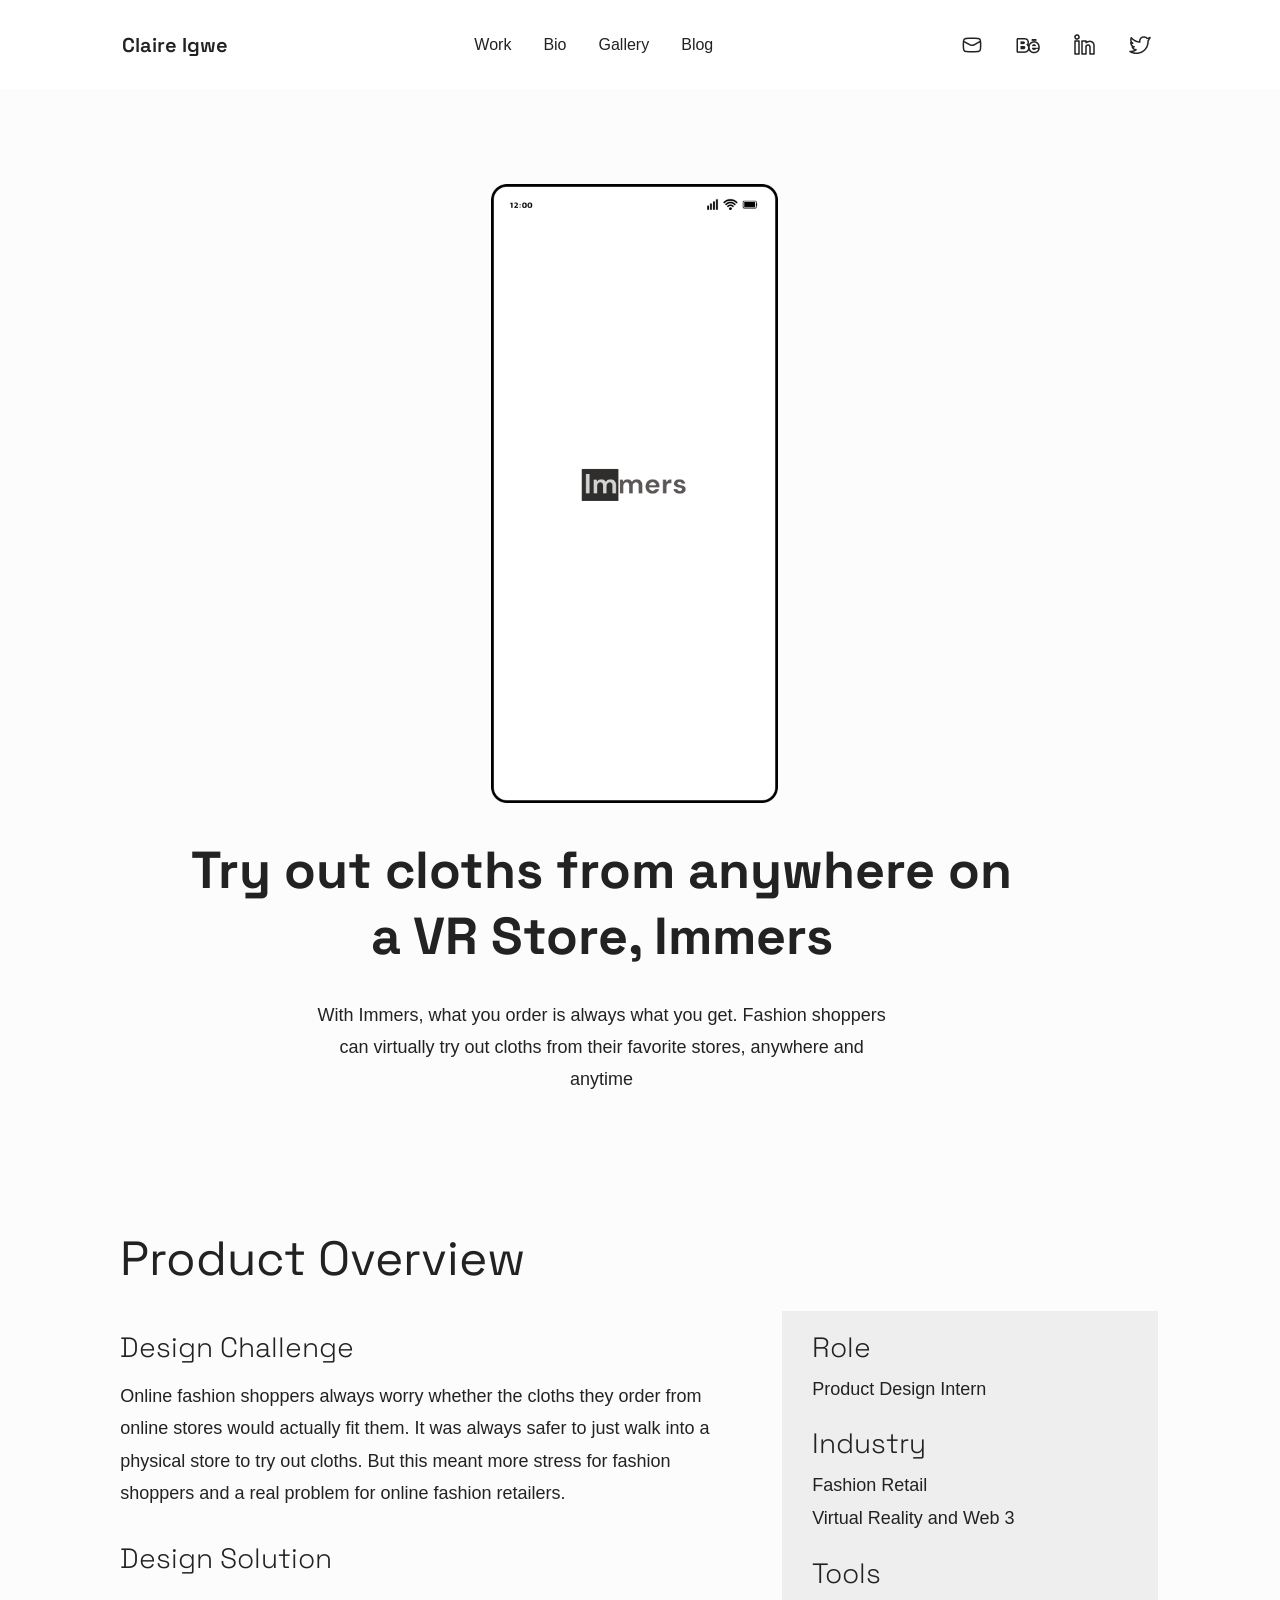
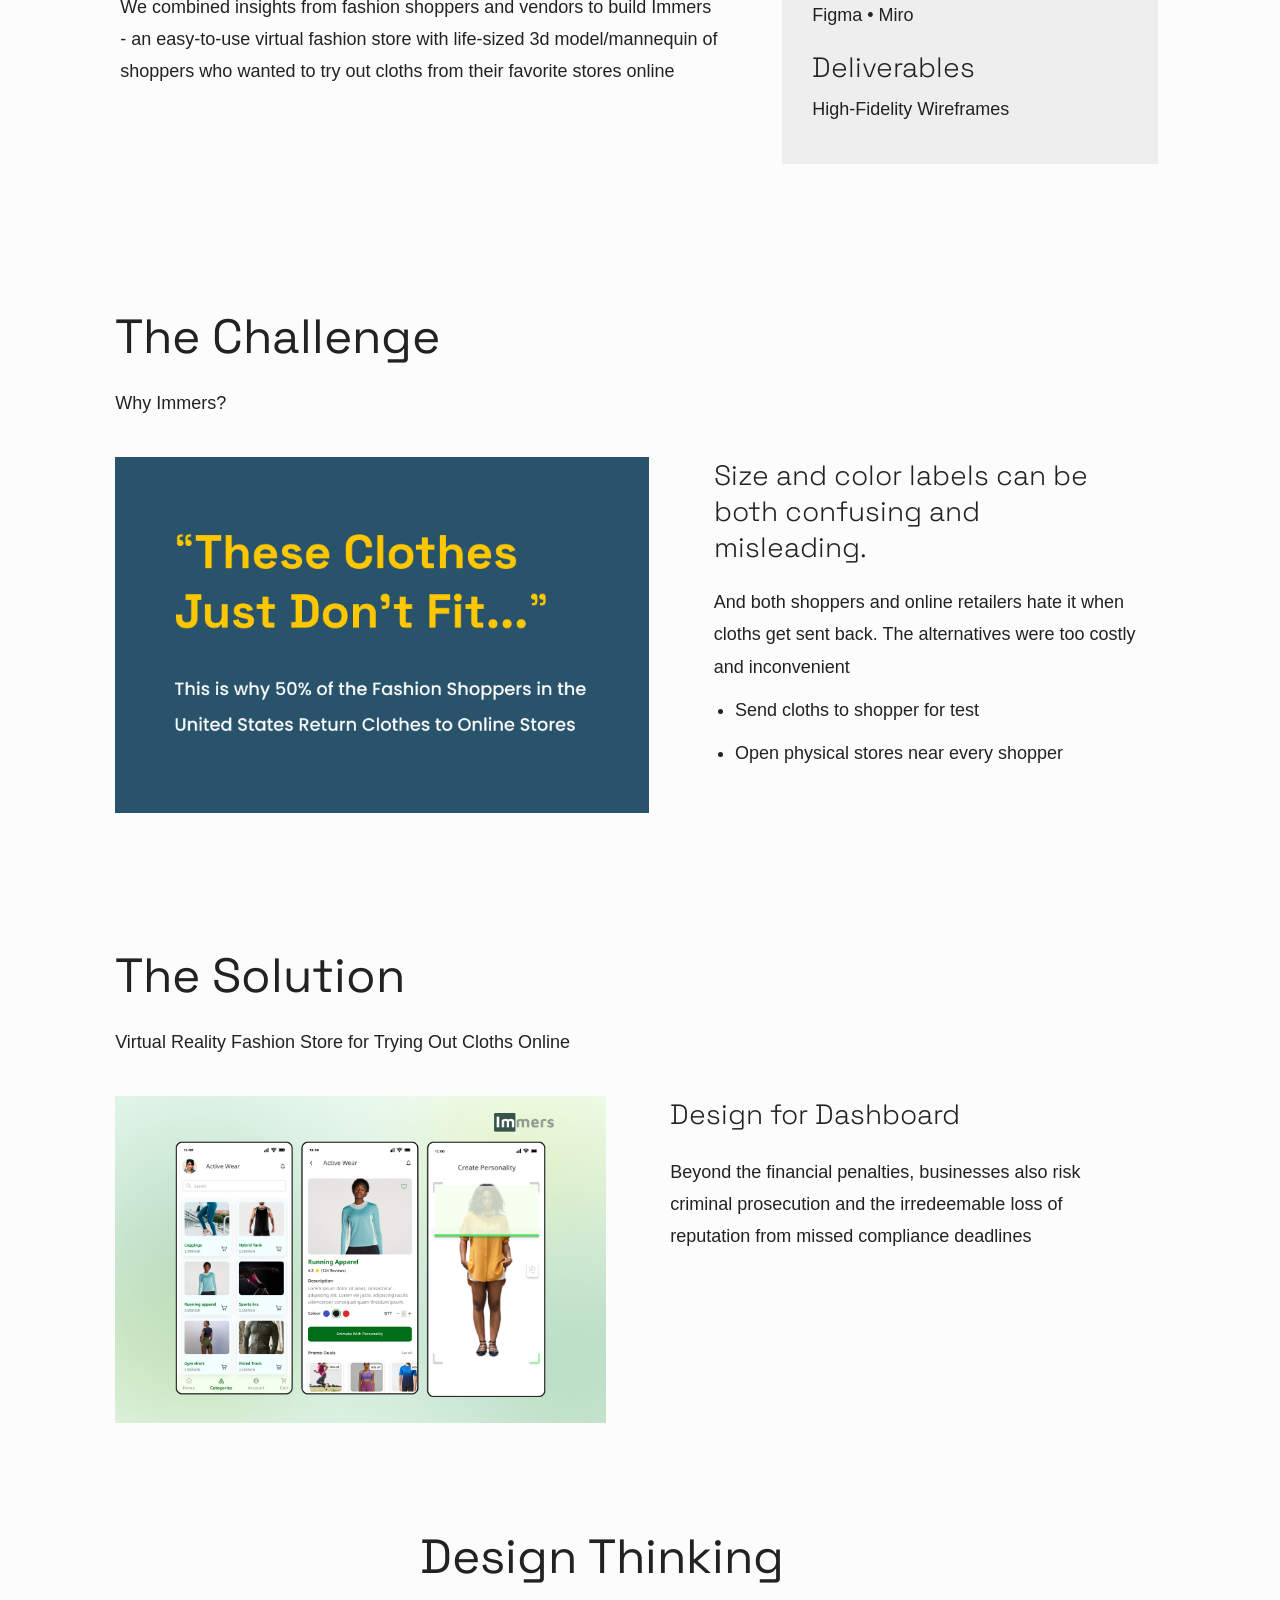
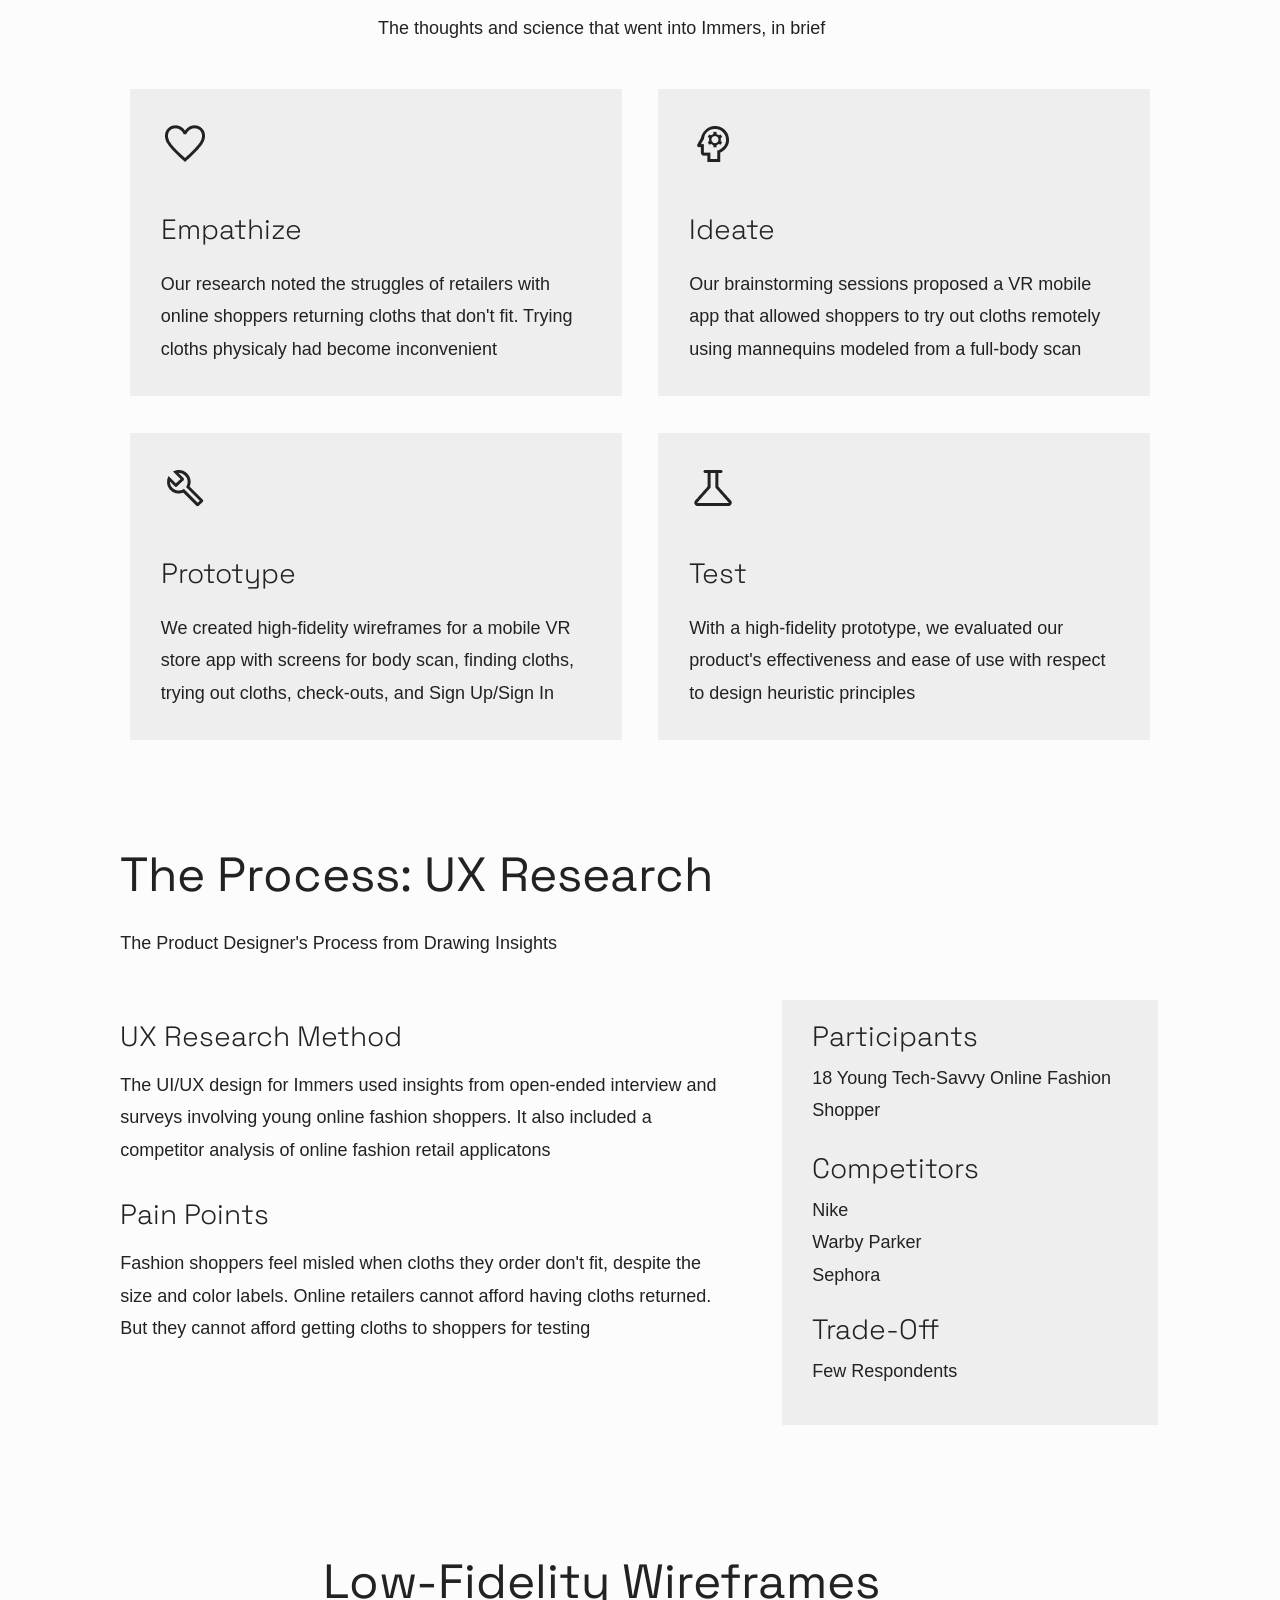
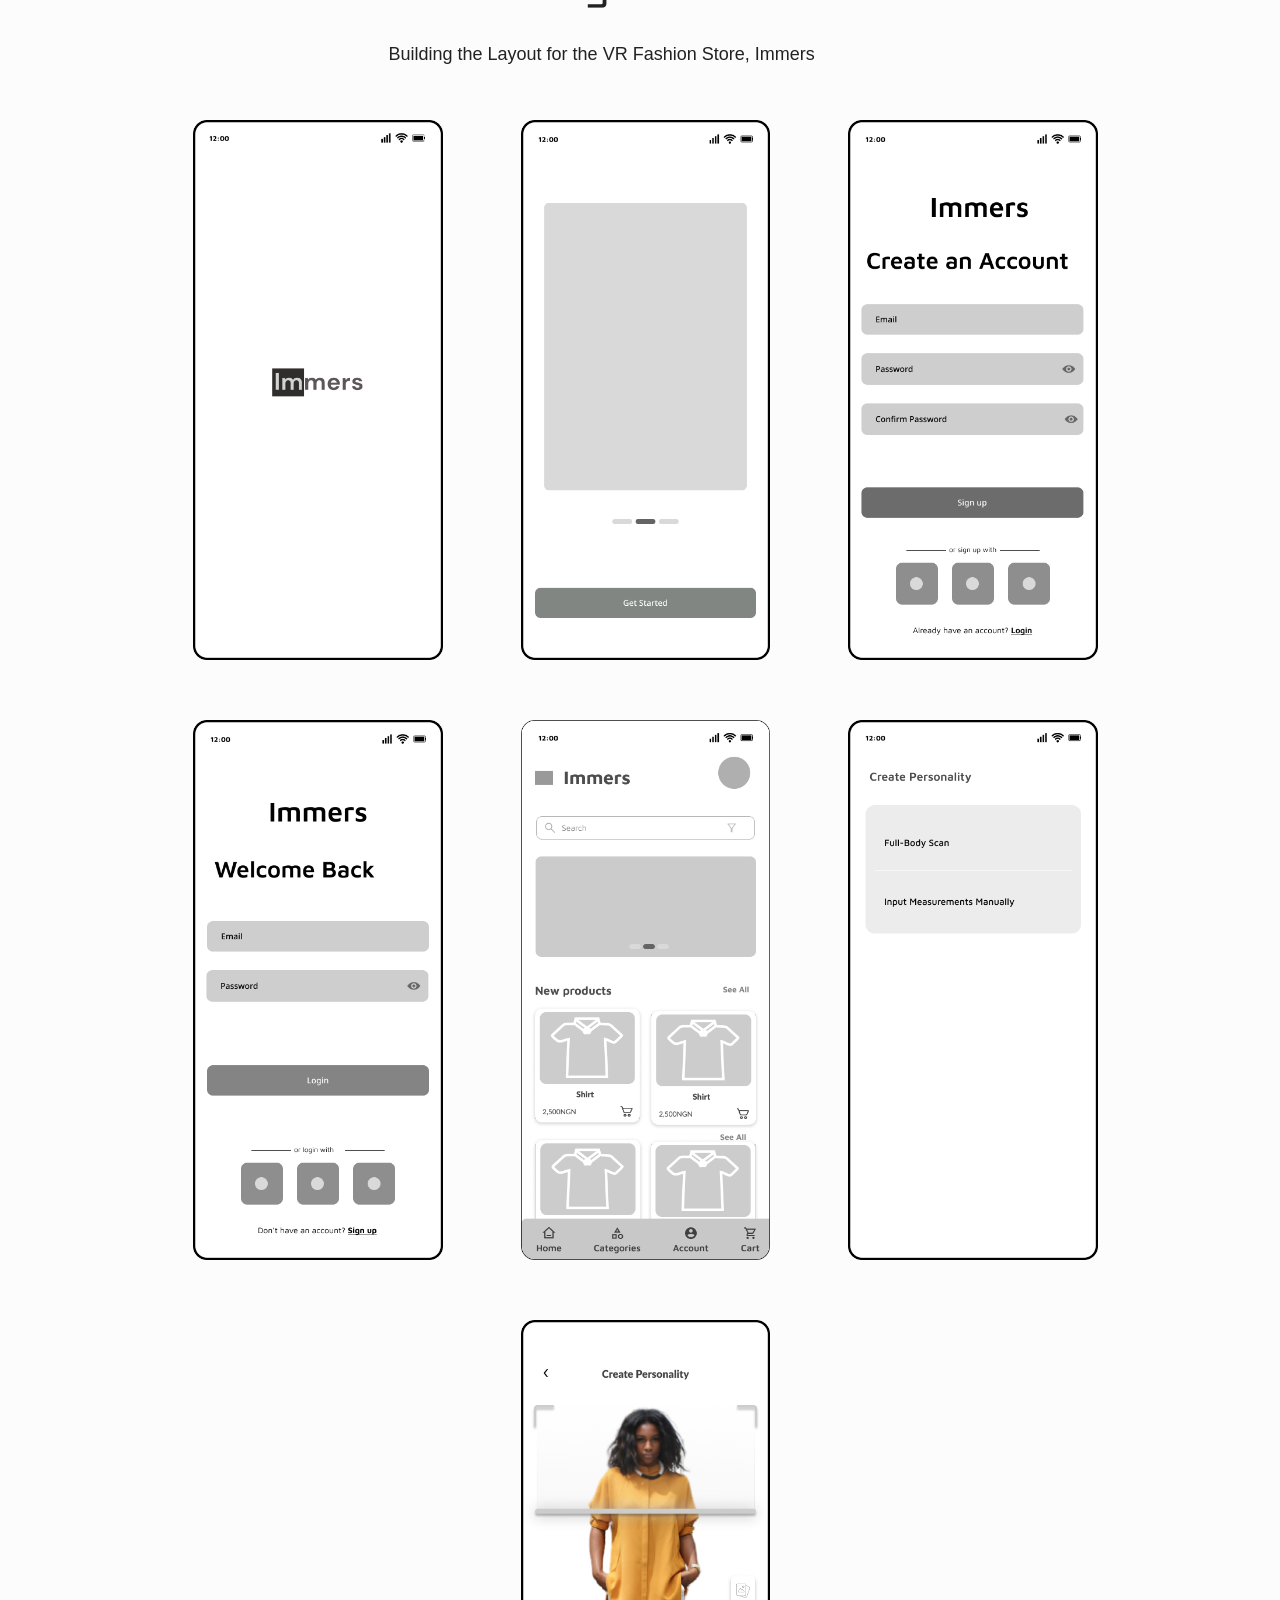
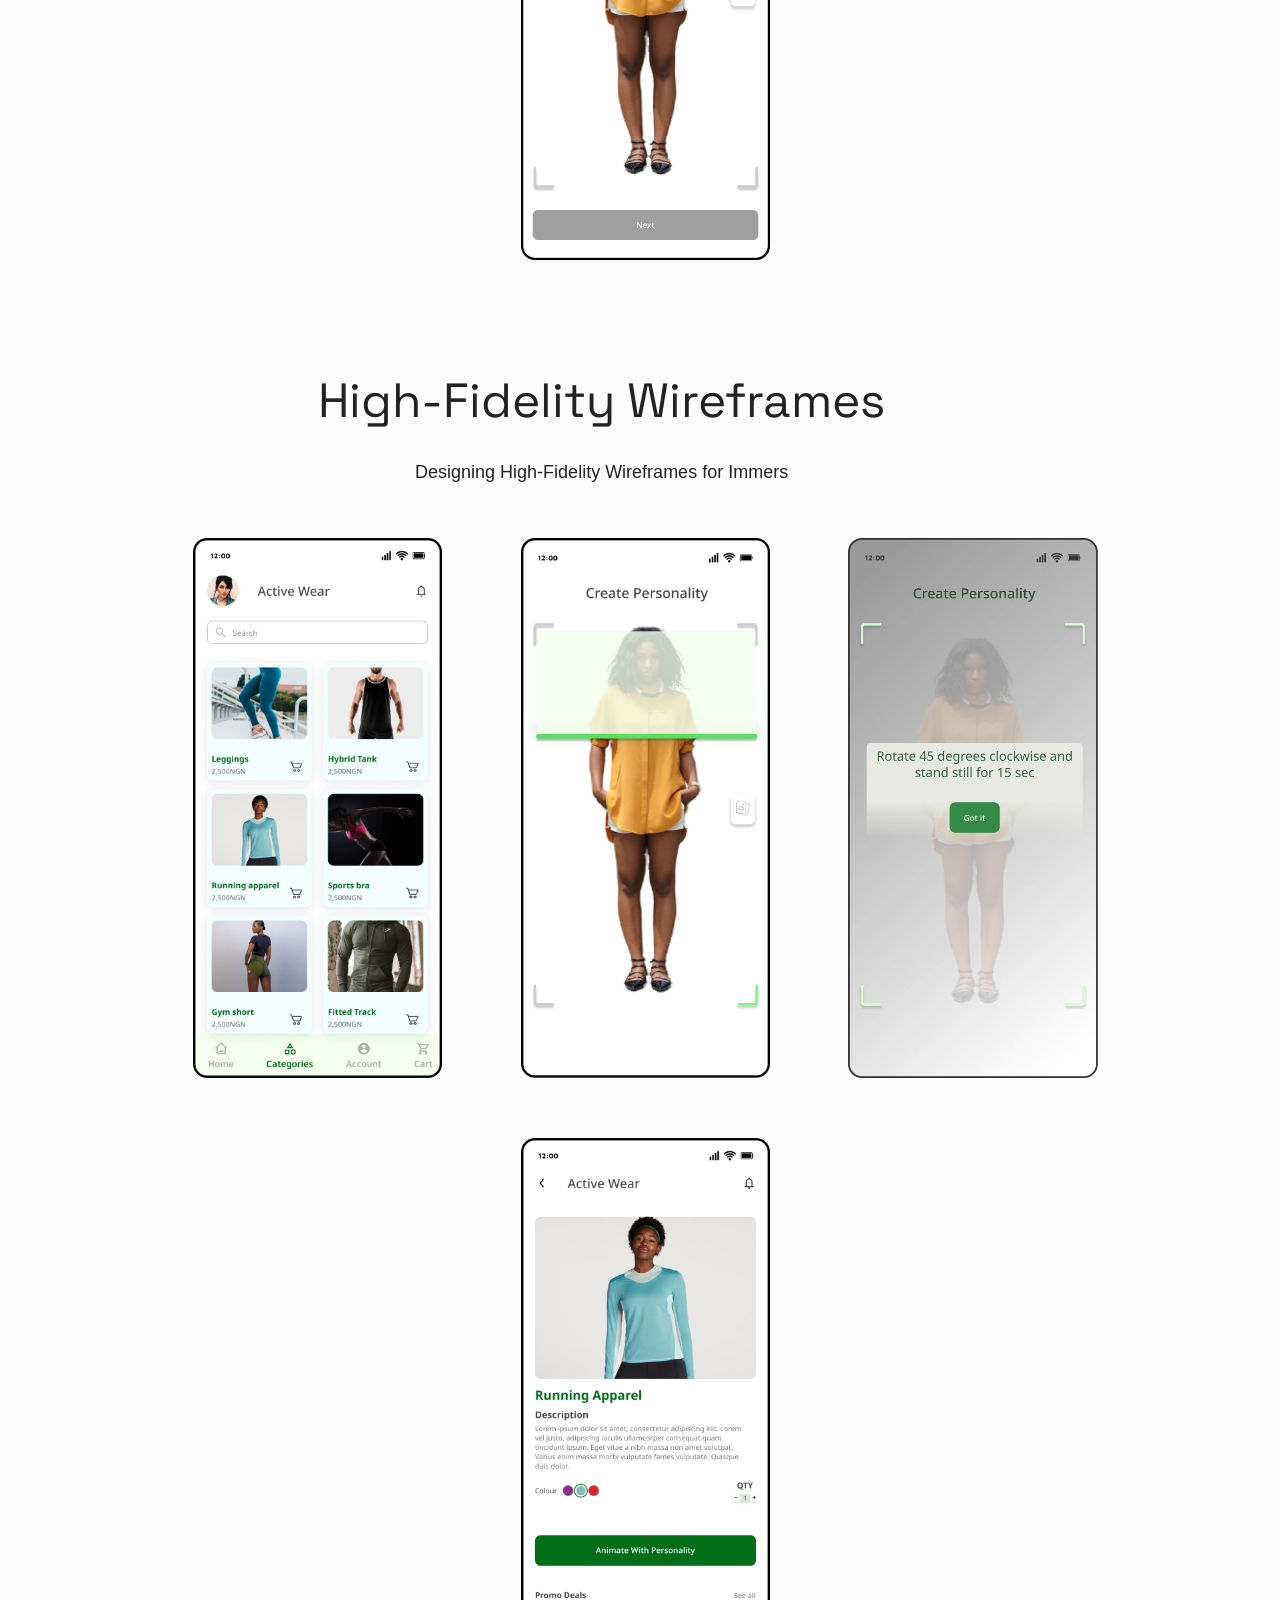
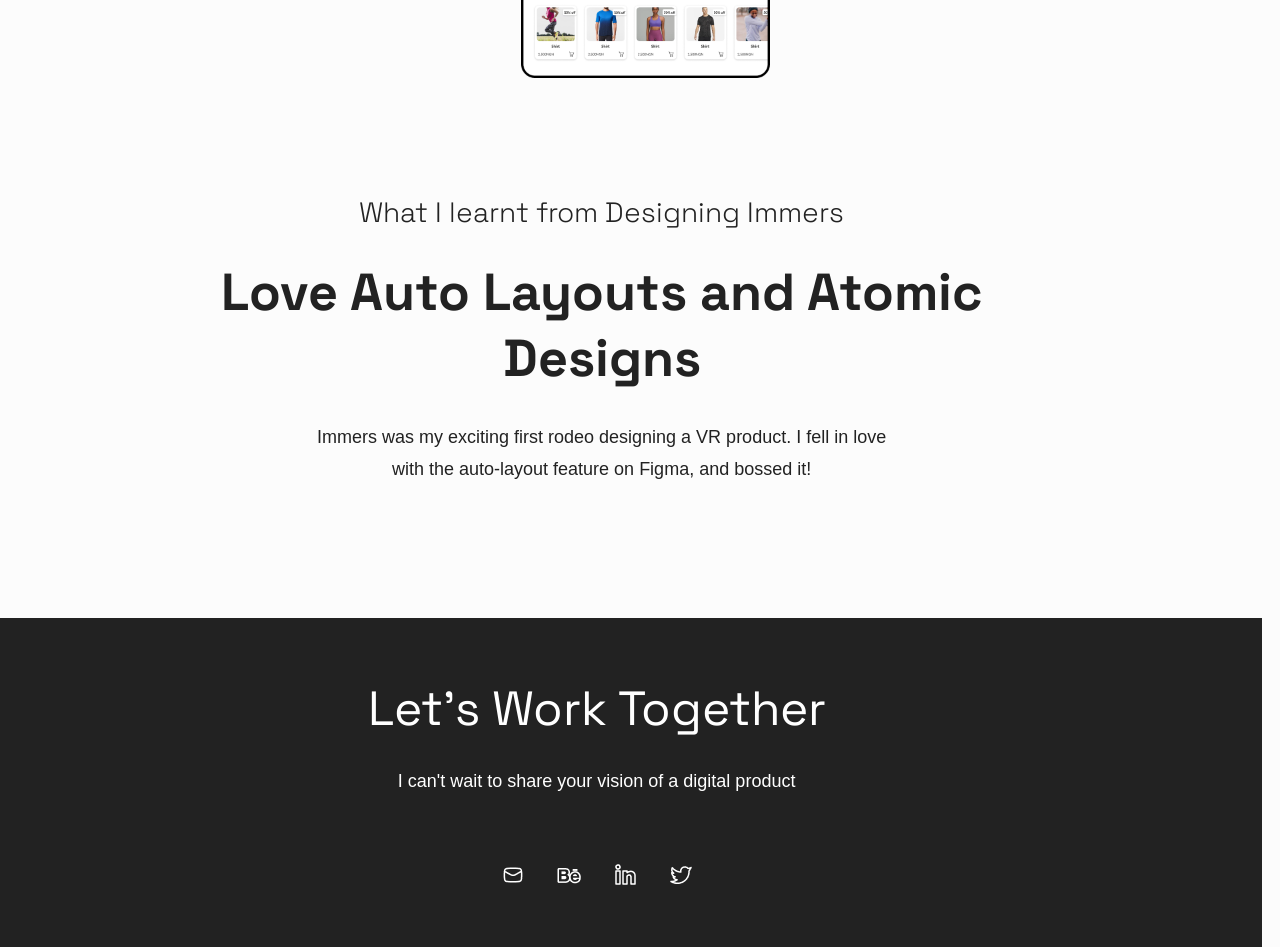
==== immers/index.html @ fbf32142 "Nav Bar and Footer edit This is the slight edit to those sections" ====
<!DOCTYPE html>
<html lang="en-US">
    <head>
        <meta charset="UTF-8">
        <meta name='viewport' content='width=device-width, initial-scale=1.0, maximum-scale=1.0' />
        <title>Immers - Case Study</title>
        <style>
            
            @import url('https://fonts.googleapis.com/css?family=Space+Grotesk&display=swap');
            
            *{
                padding: 0%;
                margin: 0%;
                }
            
            body{
                box-sizing: border-box;
                width: 94vw;
                padding: 0%;
                margin: 0%;
                display: flex;
                flex-direction: column;
                align-items: center;
                background-color: #fcfcfc; 
            }
            
            header{
                box-sizing: border-box;
                width: 110%;
                height: 85vh;
                margin: 0%;
                padding: 0%;
                display: flex;
                flex-direction: column;
                justify-content: flex-start;
                align-items: bottom;
            }


            nav{
                box-sizing:border-box;
                height: 10%;
                width: 100vw;
                position: fixed;
                left: 0px;
                margin: 0%;
                padding: 0% 10% 0% 9.5%;
                display: flex;
                justify-content: space-between;
                align-items: center;
                background-color: white;
                z-index: 4;
                box-shadow: 1px 1px #fbfbfb;
            }

            #logo{
                box-sizing: border-box;
                font-family: 'Space Grotesk', 'Franklin Gothic Medium', 'Arial Narrow', Arial, sans-serif;
                font-size: 20px;
                font-weight: 600;
                text-align: center;
                z-index: 50;
            }


            #logo:hover{
                color: #444444;
                cursor: pointer;
            }

            #logo a{
                text-decoration: none;
                color: #222222;
            }

            #link_item{
                box-sizing: border-box;
                width: auto;
                height: 40px;
                font-family:'Segoe UI', Tahoma, Geneva, Verdana, sans-serif;
                font-size: 16px;
                display: flex;
                gap: 32px;
                justify-content: flex-start;
                text-align: center;
                align-items: center;   
            }
            
            #social_item{
                box-sizing: border-box;
                width: auto;
                height: auto;
                display: flex;
                gap: 32px;
                align-items:center;
            }

            #hamburger{
                display: none;
                align-self: center;
            }

            #dropdown_items{
                display: none;
            }

            hr{
                color: none;
            }
           
            .social_links{
                display:flex;
                padding: 0%;
                margin: 0%;
                transition: transform 0.3s;
                text-align: center;
                align-items:center;
            }

            .nav_links{
                padding-bottom: 8px;
                padding-top: 8px;
                text-decoration: none;
                color: #222222;

            }
            
            .social_links:hover{
                transform: scale(1.2);
            }

            .nav_links:hover{
                border-bottom: 1px solid #444444;
                color: #444444;
                cursor: pointer;
            }

            #hero{
                box-sizing: border-box;
                width: 92.5%;
                height: 90%;
                position: relative;
                top: 15%;
                left: 6.25%;
                display: flex;
                flex-wrap: nowrap;
                align-items: flex-end;
                justify-content: center;
                padding: 0%;
                margin: 0%;
                gap: 5%;
            }

            #hero img{
                height: 90%;
                width: auto;
            }
            
            #hero_text{
                box-sizing: border-box;
                width: 100%;
                height: 100%;
                display: flex;
                flex-direction: column;
                justify-content: center;
                align-items: center;
                text-align: center;
                margin: 5% 10% 5% 10%;
                gap: 5%;
                padding: 1%;
            }

            #hero_text2{
                box-sizing: border-box;
                width: 100%;
                height: 100%;
                display: flex;
                flex-direction: column;
                justify-content: center;
                align-items: center;
                text-align: center;
                margin: 5% 10% 0% 10%;
                gap: 5%;
                padding: 1%;
            }

            #title_section{
                box-sizing: border-box;
                width: 100%;
                height: 100%;
                display: flex;
                flex-direction: column;
                justify-content: flex-start;
                align-items:left;
                margin: 0%;
                gap: 5%;
                padding: 5% 0% 0% 2.5%;
            }

            #title_section3{
                box-sizing: border-box;
                width: 100%;
                height: 100%;
                display: flex;
                flex-direction: column;
                justify-content: flex-start;
                align-items:left;
                margin: 0%;
                gap: 5%;
                padding: 5% 0% 0% 10%;
            }
            
            #title_section h2, #title_section3 h2{
                box-sizing: border-box;
                align-items:left;
                text-align: left;
            }

            #title_section p, #title_section3 p{
                box-sizing: border-box;
                align-self:left;
                text-align: left;
                padding: 0%;
                margin-bottom: 3.75%;
                
            }

            #title_section2{
                box-sizing: border-box;
                width: 100vw;
                height: 100%;
                display: flex;
                flex-direction: column;
                justify-content: flex-start;
                align-items:center;
                text-align: center;
                margin: 0%;
                gap: 5%;
                padding: 5% 0% 0% 0%;
            }
            
            #title_section2 h2{
                box-sizing: border-box;
                width: 90vw;
                align-items:center;
                text-align: center;
            }

            #title_section2 p{
                box-sizing: border-box;
                width: 90vw;
                align-self: center;
                text-align: center;
            }

            h1{              
                font-family: 'Space Grotesk', 'Franklin Gothic Medium', 'Arial Narrow', Arial, sans-serif;
                font-size: 52px;
                color: #222222;
                padding: 0% 15% 2.5% 15%;
                margin: 0%;
            }                   

            h2{
                font-family: 'Space Grotesk', 'Franklin Gothic Medium', 'Arial Narrow', Arial, sans-serif;
                font-size:48px;
                font-weight: 400;
                color: #222222;
                padding: 0% 0% 2% 0%;
                margin: 0%;
                align-items: left;
                text-align: center;
            }

            
            h4{
                box-sizing:border-box;
                max-width: 720px;
                font-family: 'Space Grotesk','Franklin Gothic Medium', 'Arial Narrow', Arial, sans-serif;
                font-size: 28px;
                font-weight: 300;
                color: #222222;
                padding: 0%;
                margin-bottom: 2.5%;
            }

            p{
                font-family:'Segoe UI', Tahoma, Geneva, Verdana, sans-serif;
                font-size: 18px;
                font-weight: 400;
                color: #222222;
                padding: 0%;
                margin: 0%;
                line-height: 1.8;
            }

            li{
                font-family:'Segoe UI', Tahoma, Geneva, Verdana, sans-serif;
                font-size: 18px;
                font-weight: 400;
                color: #222222;
                padding: 0%;
                margin: 0% 0% 0% 5%;
                line-height: 1.8;  
            }

            .paragraph_limits{
                padding: 0% 20% 5% 20%;
                text-align: center;
            }

            .paragraph_limits2{
                padding: 0% 25%;
                text-align: center;
            }

            #text_button{
                box-sizing: border-box;
                width: fit-content;
                font-family: 'Segoe UI', Tahoma, Geneva, Verdana, sans-serif;
                font-size: 18px;
                font-weight: 500;
                color: #222222;
                padding: 0%;
                margin: 0%;
            }

            #text_button:hover{
                color: #444444;
            }

            .projects{
                box-sizing: border-box;
                width: 80vw;
                height: auto;
                display: flex;
                flex-direction: column;
                justify-content: space-between;
                align-items:center;
                text-align: center;
                margin: 0%;
                padding: 2.5% 0% 0% 0%;
            }
            
            .project{
                box-sizing: border-box;
                width: 100%;
                height: fit-content;
                display: flex;
                justify-content: flex-start;
                gap: 5%;
                align-items: top;
                margin: 0% 0% 5% 5%;
                padding: 0%;
            }

            #no_bottom{
                margin-bottom: 0%;
                padding-bottom: 0%;
            }

            .mockup{
                box-sizing: border-box;
                width: 120%;
                display: flex;
                transition: transform 0.3s;
                background-image: url(../Images/challenges-immers.png);
                background-repeat: no-repeat;
                background-size: contain;
                aspect-ratio: 1.5;
                object-position: center;
                margin: 0%;
                padding: 0%;
            }

            .mockup1{
                box-sizing: border-box;
                width: 120%;
                display: flex;
                transition: transform 0.3s;
                background-image: url(../Images/immers.png);
                background-repeat: no-repeat;
                background-size: contain;
                aspect-ratio: 1.5;
                object-position: center;
                margin: 0%;
                padding: 0%;
            }
            

            .mockup:hover, .mockup1:hover{
                transform: scale(1.02);
            }

            .project_card{
                max-width: 90%;
                height: auto;
                display: flex;
                flex-wrap: wrap;
                flex-direction: column;
                justify-content: flex-start;
                text-align: left;
                padding: 0% 0% 0% 1.25%;                   
            }
            

            .paragraph_limits3{
                    box-sizing: border-box;
                    max-width: 110%;
                    margin-top: 2.5%;


                }
            
                .label_text{
                color: #999999;
                font-size: medium;
                margin-bottom: 2.5%;
            }

            .text_button2{
                box-sizing: border-box;
                width: fit-content;
                font-family:'Segoe UI', Tahoma, Geneva, Verdana, sans-serif;
                font-size: 16px;
                font-weight: 500;
                color: #222222;
                padding: 0%;
                margin-top: 5%;
            }

            .pattern2{
                box-sizing: border-box;
                width: 80vw;
                height:fit-content;
                display: flex;
                flex-direction: column;
                justify-content:flex-start;
                align-items: center;
                margin: 0%;
            }

            .pattern_2{
                box-sizing: border-box;
                width: 120%;
                height: fit-content;
                display: flex;
                flex-wrap: wrap;
                justify-content: center;
                align-items: left;
                gap:2%;
                margin: 2.5% 0% 2.5% 7.5%;
            }

            .pattern_2_card{
                box-sizing: border-box;
                width: 40%;
                display: flex;
                flex-direction: column;
                justify-content: center;
                align-items: left;
                text-align: left;
                background-color: #eeeeee;
                padding: 2.5%;
                margin: 1.5% 0.5%;
            }
            
            .pattern_3_1_card{
                box-sizing: border-box;
                width: 50%;
                display: flex;
                flex-direction: column;
                justify-content: flex-start;
                align-items: left;
                text-align: left;
                background-color: transparent;
                padding: 0%;
                margin: 1.5% 0% 1.5% 5%;
            }

            .pattern_3_2_card{
                box-sizing: border-box;
                width: 31.25%;
                display: flex;
                flex-direction: column;
                flex-wrap: wrap;
                justify-content: flex-start;
                align-items: left;
                text-align: left;
                background-color: #eeeeee;
                padding: 1.5% 2.5%;
                margin: 0%;
            }

            .pattern_3_1_card p{
            margin-bottom: 5%;
            }

            .pattern_3_2_card section{
            margin-bottom: 7.5%;
            }

            .pattern_2_card h4{
                box-sizing: border-box;
                margin-bottom: 2.5%;

            }

           .pattern_2_card p{
                 margin-top: 2.5%;
            }

            .pattern_2_card img{
                box-sizing: border-box;
                width: fit-content;
                margin-bottom: 10%;
            }


            .pattern_3{
                box-sizing: border-box;
                width: 90%;
                height: fit-content;
                display: flex;
                flex-direction: row;
                flex-wrap: wrap;
                justify-content: center;               
                align-items: flex-start;
                align-self: center;
                text-align: center;
                margin: 2.5% 0% 0% 5%; 
                padding-left: 7.5%;
            }

            .image_text{
                box-sizing: border-box;
                min-width: 30%;
                max-width: 360px;
                height: auto;
                display: flex;
                flex-direction: column;
                margin-bottom: 2.5%;
                justify-content: space-between;
            }

            .image_text img{
                box-sizing: border-box;
                width: fit-content;
                height: 60vh;
                display: flex;
                flex-direction: column;
                margin: 5% 0% 5% 0%;
            }

            .image_text h4{
                box-sizing: border-box;
                margin: 0% 0% 5% 0%;
                text-align: left;
            }

            .image_text p{
                box-sizing: border-box;
                width: 80%;
                text-align: left;
            }

            footer{
                background-color: #222222;
                width: 109%;
                height: auto;
                display: flex;
                flex-direction: column;
                justify-content: center;
                padding: 5% 0% 5% 0%;
                align-items: center;
                margin-top: 10%;
                border-right: #222222 solid 10px;
                text-align: center;
            }
            
            footer h2{
                color: white;
            }

            footer p{
                color: white;
            }

            #footer_social_item{
                box-sizing: border-box;
                width: auto;
                height: auto;
                display: flex;
                gap: 32px;
                align-items:center;
                margin-top: 5%;
            }

            @media screen and (max-width:1200px) and (min-width:900px){

            h1{
                font-size: 48px;
            }
                
                .mockup, .mockup1{
                    box-sizing: border-box;
                    width: 150%;
                }


                #hamburger{
                    display: none;
                }
                
                #dropdown_items{
                    display: none;
                }
            }

            

            @media screen and (max-width:900px)
            {
                body{
                box-sizing: border-box;
                width: 100%;
                display: flex;
                flex-direction: column;
                align-items: center;
                padding: 0%;
                margin: 0%;
                background-color: #fcfcfc;
                }


                header{
                box-sizing: border-box;
                width: 100%;
                height: 75vh;
                display: flex;
                flex-direction: column;
                align-items: center;
                margin: 0% 0% 5% 0%;
                padding: 0%;
                }

                #hero{
                box-sizing: border-box;
                width: 92.5%;
                height: 90%;
                position: relative;
                top: 15%;
                left: 2.5%;
                display: flex;
                flex-wrap: nowrap;
                align-items: flex-end;
                justify-content: center;
                padding: 0%;
                margin: 0%;
                gap: 2.5%;
            }
            
                
                #hero_text{
                box-sizing: border-box;
                width: 100%;
                height: fit-content;
                display: flex;
                flex-direction: column;
                justify-content: flex-start;
                align-items: center;
                text-align: center;
                margin: 0% 2.5% 0% 2.5%;
                padding: 0% 0% 0% 0%;
                }

                #hero_text2{
                box-sizing: border-box;
                width: 100%;
                height: fit-content;
                display: flex;
                flex-direction: column;
                justify-content: flex-start;
                align-items: center;
                text-align: center;
                margin: 10% 2.5% 0% 2.5%;
                padding: 0% 0% 0% 0%;
                }

                #hero_text p{
                padding: 0% 5% 5% 5%;
                }

                nav{
                width: 100%;
                padding: 0% 7.5%;
                box-shadow: 1px 1px #f5f5f5;
                background-color: #fbfbfb;
                }
                
                h1{
                padding: 0% 5% 7.5% 5%;
                }

                #social_item, #link_item{
                display: none;
                }
            
                #hamburger{
                display: flex;
                align-self: center;
               }

               #dropdown_items{
                box-sizing: border-box;
                width: 200px;
                height: 100vh;
                display: none;
                flex-direction: column;
                position: fixed;
                top: 0%;
                right: 5%;
                align-items: right;
                padding: 2% 2.5% 0.5% 3%;
                background-color: #eeeeee;
            }

                #dropdown_items a p{
                font-family:'Segoe UI', Tahoma, Geneva, Verdana, sans-serif;
                font-size: 16px;
                font-weight: 600;
                color: #222222;
                }

                .nav_links2{
                    box-sizing: border-box;
                    display: flex;
                    height: 44px;
                    text-align: left;
                    justify-content: flex-start;
                    align-items: center;
                    padding: 0%;
                    margin: 0%;
                    background-color: #eeeeee;
                    text-decoration: none;
                }

                .social_links2{
                    box-sizing: border-box;
                    display: flex;
                    flex-direction: row-reverse;
                    height: 44px;
                    text-align: left;
                    align-items: center;
                    padding: 0%;
                    margin: 0%;
                    justify-content: flex-end;
                    gap: 10%;
                    text-decoration: none;
                }

                .nav_links2:hover{
                    background-color: #999999;
                }

                .social_links2:hover{
                    background-color: #999999;
                }

                #cancel_icon{
                display: flex;
                justify-content: flex-end;
                box-sizing: border-box;
                text-decoration: none;
                padding: 5% 0% 5% 0%;
                }

                #logo_new{
                display: none;

            }
            
            #logo_new p{
                text-decoration: none;
                color: #222222;

            }

                .paragraph_limits{
                padding: 0% 20%;
                margin-bottom: 5%;
                text-align: center;
                align-self: center;
                }

                .paragraph_limits2{
                padding: 0% 20%;
                margin-bottom: 5%;
                text-align: center;
                align-self: center;
                }

                .paragraph_limits3{
                    box-sizing: border-box;
                    width: 85%;
                }

                .projects{
                box-sizing: border-box;
                width: 90vw;
                height: auto;
                display: flex;
                flex-direction: column;
                justify-content: space-between;
                align-items:center;
                text-align: center;
                margin: 0%;
                padding: 2.5% 0% 0% 0%;
                align-self: center;
            }
                
                .project{
                box-sizing: border-box;
                width:100%;
                height: auto;
                display: flex;
                flex-direction: column;
                justify-content: center;
                align-items: center;
                margin: 7.5% 0% 7.5% 0%;
                padding: 0%;
            }


            .project_card{
                padding: 0%;
                margin: 5% 5% 0% 5%;                  
            }

            #title_section{
                box-sizing: border-box;
                width: 100%;
                height: 100%;
                display: flex;
                flex-direction: column;
                justify-content: flex-start;
                align-items:center;
                margin: 0%;
                gap: 5%;
                padding: 5% 0% 0% 0%;
            }
            
            #title_section h2{
                box-sizing: border-box;
                align-items:center;
                text-align: center;
            }

            #title_section p{
                box-sizing: border-box;
                align-self:center;
                text-align: center;
            }
            
            .label_text{
                margin-bottom: 5%;
            }

            #text_button{
                box-sizing: border-box;
                width: fit-content;
            }
            
            .text_button2{
                box-sizing: border-box;
                width: fit-content;
                font-family:'Segoe UI', Tahoma, Geneva, Verdana, sans-serif;
                font-size: 16px;
                font-weight: 500;
                color: #222222;
                padding: 0%;
                margin-top: 2.5%;
            }

            .pattern_2_card{
                box-sizing: border-box;
                width: 70%;
            }

            .pattern_3_1_card{
                box-sizing: border-box;
                width: 80%;
            }

            .pattern_3_2_card{
                box-sizing: border-box;
                width: 80%;
                flex-direction: column;
                gap: 5%;
            }

            .pattern_3_1_card p{
            margin-bottom: 7.5%;
            }

            .pattern_3_2_card section{
            margin-bottom: 7.5%;
            }

            h4{
                font-family: 'Space Grotesk','Franklin Gothic Medium', 'Arial Narrow', Arial, sans-serif;
                font-size: 28px;
                font-weight: 300;
                color: #222222;
                padding: 0%;
                margin-bottom: 2.5%;
            }

            p{
                font-family:'Segoe UI', Tahoma, Geneva, Verdana, sans-serif;
                font-size: 18px;
                font-weight: 400;
                color: #222222;
                padding: 0%;
                margin: 0%;
                line-height: 1.8;
            }
   

            .mockup:hover, .mockup1:hover{
                transform: scale(1.02);
            }

            }

            @media screen and (max-width:660px){
            header{
                box-sizing: border-box;
                height: 75vh;
                margin-bottom: 5%;
            }

            #hero{
                box-sizing: border-box;
                width: 60%;
                height: 90%;
                position: relative;
                top: 15%;
                left: 2.5%;
                display: flex;
                flex-wrap: wrap;
                align-items: flex-end;
                justify-content: center;
                padding: 0%;
                margin: 0%;
                gap: 2.5%;
            }

            nav{
                width: 100%;
                padding: 0% 5%;
                box-shadow: 1px 1px #f5f5f5;
                background-color: #fbfbfb;
                }

            h1{
                font-family: 'Space Grotesk', 'Franklin Gothic Medium', 'Arial Narrow', Arial, sans-serif;
                font-size: 48px;
                font-weight: 500;
                padding: 0% 5% 7.5% 5%;
                }

            .paragraph_limits3{
                box-sizing: border-box;
                width: 100%;
                }

            .paragraph_limits{
                padding: 0% 10%;
                text-align: center;
            }

            .paragraph_limits2{
                padding: 0% 10%;
                text-align: center;
            }

                h2{
                font-family: 'Space Grotesk', 'Franklin Gothic Medium', 'Arial Narrow', Arial, sans-serif;
                font-size:40px;
                font-weight: 600;
                color: #222222;
            }

            #hero_text{
                padding-bottom: 0%;
            }

            #hero_text2{
                padding-bottom: 0%;
                margin-top: 20%;
            }

            #title_section{
                box-sizing: border-box;
                width: 100%;
                height: 100%;
                display: flex;
                flex-direction: column;
                justify-content: flex-start;
                align-items:center;
                margin: 0%;
                gap: 5%;
                padding: 5% 0% 0% 0%;
            }
            
            #title_section h2{
                box-sizing: border-box;
                align-items:center;
                text-align: center;
            }

            #title_section p{
                box-sizing: border-box;
                align-self:center;
                text-align: center;
                padding: 0% 5%;
            }
            
            .project{
                    padding-bottom: 7.5%;
                }

            .projects{
                    padding-top: 2.5%;
                }

            .pattern_2_card{
                box-sizing: border-box;
                width: 90%;
                height: fit-content;
                padding: 10%;
            }

            #dropdown_items{
                box-sizing: border-box;
                width: 160px;
                display: none;
                flex-direction: column;
                position: fixed;
                top: 0%;
                right: 5%;
                align-items: right;
                padding: 3% 2.5% 0.5% 5%;
                background-color: #eeeeee;
            }

                #dropdown_items a p{
                font-family:'Segoe UI', Tahoma, Geneva, Verdana, sans-serif;
                font-size: 16px;
                font-weight: 600;
                color: #222222;
                }



                .nav_links2{
                    box-sizing: border-box;
                    display: flex;
                    height: 44px;
                    text-align: left;
                    justify-content: flex-start;
                    align-items: center;
                    padding: 0%;
                    margin: 0%;
                    background-color: #eeeeee;
                    text-decoration: none;
                }

                .social_links2{
                    box-sizing: border-box;
                    display: flex;
                    flex-direction: row-reverse;
                    height: 44px;
                    text-align: left;
                    align-items: center;
                    padding: 0%;
                    margin: 0%;
                    justify-content: flex-end;
                    gap: 10%;
                    text-decoration: none;
                }

                .nav_links2:hover{
                    background-color: #999999;
                }

                .social_links2:hover{
                    background-color: #999999;
                }

                #cancel_icon{
                display: flex;
                justify-content: flex-end;
                box-sizing: border-box;
                padding: 7.5% 0;

            }
                #logo_new{
                box-sizing: border-box;
                display: none;
                }

                footer p{
                padding: 0% 10%;
            }

            footer{ 
                box-sizing: border-box;
                width: 100%;
                position: relative;
                left: 0%;
                background-color: #222222;
                display: flex;
                flex-direction: column;
                margin: 5% 0% 0% 0%;
                align-self: center;
                padding: 10% 5% 10% 5%;
                }

            }

            @media screen and (max-width:396px){
                #dropdown_items{
                box-sizing: border-box;
                width: 100%;
                display: none;
                flex-direction: column;
                position: fixed;
                top: 0%;
                right: 0%;
                align-self: center;
                align-items: right;
                margin-left: 5%;
                background-color: #eeeeee;
                padding: 5% 7.5% 5% 7.5%;
            }

                #dropdown_items a p{
                font-family:'Segoe UI', Tahoma, Geneva, Verdana, sans-serif;
                font-size: 16px;
                font-weight: 500;
                color: #222222;
                }

                #hero{
                box-sizing: border-box;
                width: 60%;
                height: 90%;
                position: relative;
                top: 15%;
                left: 2.5%;
                display: flex;
                flex-wrap: wrap;
                align-items: flex-end;
                justify-content: center;
                padding: 0%;
                margin: 0%;
                gap: 15%;
            }

            nav{
                width: 100%;
                padding: 0% 5%;
                box-shadow: 1px 1px #f5f5f5;
                background-color: #fbfbfb;
                }

                .nav_links2{
                    box-sizing: border-box;
                    display: flex;
                    text-decoration: none;
                }

                .social_links2{
                    box-sizing: border-box;
                    display: flex;
                }

                .nav_links2:hover{
                    background-color: #999999;
                }

                .social_links2:hover{
                    background-color: #999999;
                }

                #cancel_icon{
                display: flex;
                justify-content: space-between;
                align-items: center;
                align-self: flex-end;
                box-sizing: border-box;
                background-color: #eeeeee;
                padding: 5% 0%;
            }


                #logo_new{
                box-sizing: border-box;
                display: none;
                }


            h1{
                font-family: 'Space Grotesk', 'Franklin Gothic Medium', 'Arial Narrow', Arial, sans-serif;
                font-size: 40px;
                font-weight: 500;
                width: 85vw;
                padding: 0% 0% 7.5% 7.5%;
                text-align: left;
                align-self: left;
                }

                #hero_text p{
                align-self: left;
                text-align: left;
                padding: 0% 5% 5% 10%;
                }

                #hero_text2{
                box-sizing: border-box;
                width: 125vw;
                position: relative;
                left: 5vw;
                display: flex;
                flex-direction: column;
                margin: 5% 0% 0% 0%;
                align-self: center;
                padding: 10% 0% 10% 5%;
            }

            #hero_text2 p{
                box-sizing: border-box;
                width: 95vw;
                height: 100%;
                display: flex;
                justify-content: center;
                text-align: center;
                margin-bottom: 10%;
            }

            #hero_text2 h1{
                box-sizing: border-box;
                width: 95vw;
                height: 100%;
                display: flex;
                justify-content: center;
                text-align: center;
                margin: 0%;
            }

            #hero_text2 h4{
                box-sizing: border-box;
                width: 95vw;
                height: 100%;
                display: flex;
                justify-content: center;
                text-align: center;
                margin-bottom: 10%;
            }

                .projects{
                    padding-top: 10%;
                }

                .project{
                    padding-bottom: 10%;
                }
                
                .paragraph_limits3{
                    box-sizing: border-box;
                    width: 100%;
                }

                h2{
                font-family: 'Space Grotesk', 'Franklin Gothic Medium', 'Arial Narrow', Arial, sans-serif;
                font-size:28px;
                font-weight: 600;
                color: #222222;
                }

                #title_section{
                box-sizing: border-box;
                width: 100%;
                height: 100%;
                display: flex;
                flex-direction: column;
                justify-content: flex-start;
                align-items: center;
                margin: 0%;
                gap: 5%;
                padding: 5% 0% 0% 0%;
            }
            
            #title_section h2{
                box-sizing: border-box;
                align-items: center;
                text-align: center;
            }

            #title_section p{
                box-sizing: border-box;
                align-self:center;
                text-align: center;
            }

                .paragraph_limits{
                padding: 0% 1.25%;
                margin-bottom: 5%;
                text-align: center;
                align-self: center;
                }

                .paragraph_limits2{
                box-sizing: border-box;
                width: 100%;
                padding: 0% 1.25%;
                margin-bottom: 5%;
                text-align: center;
                align-self: center;
                }

                .paragraph_limits3{
                box-sizing: border-box;
                width: 200%;
                padding: 0% 0.5% 0% 0%;
                }

                #hero_text{
                box-sizing: border-box;
                width: 100%;
                height: fit-content;
                margin: 10% 2.5% 0% 2.5%;
                padding: 0%;
                }

                .project_card{
                width: 100%;
                padding: 0%;
                margin: 5% 0.5% 0% 1.25%;                  
                }

                .pattern_2_card{
                box-sizing: border-box;
                width: 100%;
                height: fit-content;
                padding: 7.5%;
            }

                #text_button{
                    box-sizing: border-box;
                    width: fit-content;
                }

                footer{
                box-sizing: border-box;
                width: 100%;
                position: relative;
                left: 0%;
                background-color: #222222;
                display: flex;
                flex-direction: column;
                margin: 5% 0% 0% 0%;
                align-self: center;
                padding: 10% 3.75% 10% 3.75%;
                }
            }

        </style>
            
        <script>
            function g(){cancel_icon.parentElement.style.display=""
            hamburger.style.display=""}
            
            function f(){cancel_icon.parentElement.style.display="flex"
            hamburger.style.display="none"}

        </script>


    </head>
    <body>
        <header>
            <nav>
                    <section id="logo"><a href="https://samuelakigbogun.github.io/portfolio-landing-page">Claire Igwe</a></section>
                    
                    <section id="link_item">
                        <a href="https://samuelakigbogun.github.io/portfolio-landing-page" class="nav_links">Work</a>
                        <a href="#" class="nav_links">Bio</a>
                        <a href="https://www.behance.net/claireigwe2" class="nav_links">Gallery</a>
                        <a href="#" class="nav_links">Blog</a>
                    </section>

                    <section id="social_item">
                        <a href="mailto:contact@claireigwe.com" class="social_links"><img src="../Images/mail.png" alt="Email Icon"></a>
                        <a href="https://www.behance.net/claireigwe2" class="social_links"><img src="../Images/behance.png" alt="Behance Icon"></a>
                        <a href="https://www.linkedin.com/in/claire-igwe" class="social_links"><img src="../Images/linkedin.png" alt="LinkedIn Icon"></a>
                        <a href="https://www.twitter.com/claire_uxdesign" class="social_links"><img src="../Images/twitter.png" alt="Twitter Icon"></a>
                    </section>

                    <section id="hamburger" onclick="f()">
                        <a href="#" class="social_links"><img src="../Images/hamburger.png" alt="Icon"></a>
                    </section>
                    
                    <section id="dropdown_items">
                        <a href="https://samuelakigbogun.github.io/portfolio-landing-page" id="cancel_icon" onclick="g()"><p id="logo_new">Claire Igwe</p><img src="../Images/close_icon.png" alt="Icon"></a>
                        <p class="label_text">Go To</p>
                        <a href="#" class="nav_links2"><p>Work</p></a>
                        <a href="#" class="nav_links2"><p>Bio</p></a>
                        <a href="https://www.behance.net/claireigwe2" class="nav_links2"><p>Gallery</p></a>
                        <a href="#" class="nav_links">Blog</a>
                        <hr><hr>
                        <p class="label_text">Reach Out</p>
                        <a href="mailto:contact@claireigwe.com" class="social_links2"><p>Email</p><img src="../Images/mail.png" alt="Email Icon"></a>
                        <a href="https://www.behance.net/claireigwe2" class="social_links2"><p>Behance</p><img src="../Images/behance.png" alt="Behance Icon"></a>
                        <a href="https://www.linkedin.com/in/claire-igwe" class="social_links2"><p>LinkedIn</p><img src="../Images/linkedin.png" alt="LinkedIn Icon"></a>
                        <a href="https://www.twitter.com/claire_uxdesign" class="social_links2"><p>Twitter</p><img src="../Images/twitter.png" alt="Twitter Icon"></a>
                    </section>
                
            </nav>


            <section id="hero">    
                <img src="../Images/immers_logo.png" alt="Immers Logo">
            </section>
                
        </header>

        
        <section id="hero_text">
            <h1>Try out cloths from anywhere on a VR Store, Immers</h1>
            <p class="paragraph_limits2">With Immers, what you order is always what you get. Fashion shoppers can virtually try out cloths from their favorite stores, anywhere and anytime</p>
        </section>
        
        <section id="projects">

            <section id="title_section3">
                <h2>Product Overview</h2>
            </section>

            <section class="project">

                <section class="pattern_3_1_card">
                    <h4>Design Challenge</h4>
                    <p>Online fashion shoppers always worry whether the cloths they order from online stores would actually fit them. It was always safer to just walk into a physical store to try out cloths. But this meant more stress for fashion shoppers and a real problem for online fashion retailers.</p>
                    <h4>Design Solution</h4>
                    <p>We combined insights from fashion shoppers and vendors to build Immers - an easy-to-use virtual fashion store with life-sized 3d model/mannequin of shoppers who wanted to try out cloths from their favorite stores online</p>
                </section>

                <section class="pattern_3_2_card">
                
                    <section>
                        <h4>Role</h4>
                        <p>Product Design Intern</p>
                    </section>

                    <section>
                        <h4>Industry</h4>
                        <p>Fashion Retail<br>Virtual Reality and Web 3</p>
                    </section>

                    <section>
                        <h4>Tools</h4>
                        <p>Figma • Miro</p>
                    </section>

                    <section>
                        <h4>Deliverables</h4>
                        <p>High-Fidelity Wireframes</p>
                    </section>

                </section>

            </section>
        </section>

        <section class="projects">

            <section id="title_section">
                <h2>The Challenge</h2>
                <p>Why Immers?</p>
            </section>
            <section class="project">        
                <section class="mockup">
                    <!--<a href="#"><img src="../Images/houseafrica.png" alt="Project 2 Mockup"></a>-->
                </section>
                <section class="project_card">
                    
                    <h4>Size and color labels can be both confusing and misleading.</h4>
                    <p class="paragraph_limits3">And both shoppers and online retailers hate it when cloths get sent back. The alternatives were too costly and inconvenient</p>  
                    <ul>
                        <li class="paragraph_limits3">Send cloths to shopper for test</li>  
                        <li class="paragraph_limits3">Open physical stores near every shopper</li>                                
                    </ul>                    
                </section>                             
            </section>
        
        </section>
        
        <section class="projects">

            <section id="title_section">
                <h2>The Solution</h2>
                <p>Virtual Reality Fashion Store for Trying Out Cloths Online</p>
            </section>

            <section class="project">        
                <section class="mockup1">
                    <!--<a href="#"><img src="../Images/houseafrica.png" alt="Project 2 Mockup"></a>-->
                </section>
                <section class="project_card">
                    <h4>Design for Dashboard</h4>
                    <p class="paragraph_limits3">Beyond the financial penalties, businesses also risk criminal prosecution and the irredeemable loss of reputation from missed compliance deadlines</p>                                
                </section>                          
            </section>
        </section>

        <section class="pattern2">
            <section id="title_section2">
                <h2>Design Thinking</h2>
                <p>The thoughts and science that went into Immers, in brief</p>
            </section>
    
            <section class="pattern_2">
                <section class="pattern_2_card">
                    <img src="../Images/favorite.png" alt="Empathy is finding out why shoppers return clothes to online retail stores">
                    <h4>Empathize</h4>
                    <p>Our research noted the struggles of retailers with online shoppers returning cloths that don't fit. Trying cloths physicaly had become inconvenient</p>
                </section>
    
                <section class="pattern_2_card">
                    <img src="../Images/psychology.png" alt="The idea is to build a virtual reality store where shoppers virtually try out cloths before buying them">
                    <h4>Ideate</h4>
                    <p>Our brainstorming sessions proposed a VR mobile app that allowed shoppers to try out cloths remotely using mannequins modeled from a full-body scan</p>
                </section>
        
                <section class="pattern_2_card">
                    <img src="../Images/build.png" alt="PrototyPing means building wireframes for a mobile app that meets users needs">
                    <h4>Prototype</h4>
                    <p>We created high-fidelity wireframes for a mobile VR store app with screens for body scan, finding cloths, trying out cloths, check-outs, and Sign Up/Sign In </p>
                </section>

                <section class="pattern_2_card">
                    <img src="../Images/science.png" alt="Testing means optimizing user experience">
                    <h4>Test</h4>
                    <p>With a high-fidelity prototype, we evaluated our product's effectiveness and ease of use with respect to design heuristic principles</p>
                </section>

            </section>
                
        </section>

        <section id="projects">

            <section id="title_section3">
                <h2>The Process: UX Research</h2>
                <p>The Product Designer's Process from Drawing Insights</p>
            </section>

            <section class="project">

                <section class="pattern_3_1_card">
                    <h4>UX Research Method</h4>
                    <p>The UI/UX design for Immers used insights from open-ended interview and surveys involving young online fashion shoppers. It also included a competitor analysis of online fashion retail applicatons</p>
                    <h4>Pain Points</h4>
                    <p>Fashion shoppers feel misled when cloths they order don't fit, despite the size and color labels. Online retailers cannot afford having cloths returned. But they cannot afford getting cloths to shoppers for testing</p>
                </section>

                <section class="pattern_3_2_card">
                
                    <section>
                        <h4>Participants</h4>
                        <p>18 Young Tech-Savvy Online Fashion Shopper</p>
                    </section>

                    <section>
                        <h4>Competitors</h4>
                        <p>Nike<br>Warby Parker<br>Sephora</p>
                    </section>

                    <section>
                        <h4>Trade-Off</h4>
                        <p>Few Respondents</p>
                    </section>

                </section>

            </section>
        </section>

        <section class="pattern2" style="width: 110%; padding: 0%;">
            <section id="title_section2">
                <h2>Low-Fidelity Wireframes</h2>
                <p>Building the Layout for the VR Fashion Store, Immers</p>
            </section>

            <section class="pattern_3">
                <section class="image_text">    
                    <img src="../Images/immers_logo.png" alt="Email Icon">
                    <!--<h4>Title Title Go</h4>
                    <p>Some texts go here but its nothing major really. Just add something here</p>--> 
                </section>

                <section class="image_text">    
                    <img src="../Images/Onboarding.png" alt="Email Icon">
                    <!--<h4>Title Title Go</h4>
                    <p>Some texts go here but its nothing major really. Just add something here</p>--> 
                </section>

                <section class="image_text">    
                    <img src="../Images/Sign Up.png" alt="Email Icon">
                    <!--<h4>Title Title Go</h4>
                    <p>Some texts go here but its nothing major really. Just add something here</p>--> 
                </section>

                <section class="image_text">    
                    <img src="../Images/Login.png" alt="Email Icon">
                    <!--<h4>Title Title Go</h4>
                    <p>Some texts go here but its nothing major really. Just add something here</p>--> 
                </section>

                <section class="image_text">    
                    <img src="../Images/Home page.png" alt="Email Icon">
                    <!--<h4>Title Title Go</h4>
                    <p>Some texts go here but its nothing major really. Just add something here</p>-->   
                </section>

                <section class="image_text">    
                    <img src="../Images/Create Personaity.png" alt="Email Icon">
                    <!--<h4>Title Title Go</h4>
                    <p>Some texts go here but its nothing major really. Just add something here</p>--> 
                </section>

                <section class="image_text">    
                    <img src="../Images/Create personality.png" alt="Email Icon">
                    <!--<h4>Title Title Go</h4>
                    <p>Some texts go here but its nothing major really. Just add something here</p>--> 
                </section>
            </section>
            
        </section>
        
        <section class="pattern2" style="width: 110%; padding: 0%;">
            <section id="title_section2">
                <h2>High-Fidelity Wireframes</h2>
                <p>Designing High-Fidelity Wireframes for Immers</p>
            </section>

            <section class="pattern_3">
                <section class="image_text">    
                    <img src="../Images/sportwear-high.png" alt="Email Icon">
                    <!--<h4>Title Title Go</h4>
                    <p>Some texts go here but its nothing major really. Just add something here</p>--> 
                </section>

                <section class="image_text">    
                    <img src="../Images/create_personality.png" alt="Email Icon">
                    <!--<h4>Title Title Go</h4>
                    <p>Some texts go here but its nothing major really. Just add something here</p>--> 
                </section>

                <section class="image_text">    
                    <img src="../Images/personality_scan_high.png" alt="Email Icon">
                    <!--<h4>Title Title Go</h4>
                    <p>Some texts go here but its nothing major really. Just add something here</p>-->   
                </section>

                <section class="image_text">    
                    <img src="../Images/summary_page_high.png" alt="Email Icon">
                    <!--<h4>Title Title Go</h4>
                    <p>Some texts go here but its nothing major really. Just add something here</p>--> 
                </section>
            </section>
            
        </section>

        <section id="hero_text2">
            <h4>What I learnt from Designing Immers</h4>
            <h1>Love Auto Layouts and Atomic Designs</h1>
            <p class="paragraph_limits2">Immers was my exciting first rodeo designing a VR product. I fell in love with the auto-layout feature on Figma, and bossed it!</p>
        </section>
        
        <footer>
            <h2>Let's Work Together</h2>
            <p>I can't wait to share your vision of a digital product</p>
            <section id="footer_social_item">
                        <a href="mailto:contact@claireigwe.com" class="social_links"><img src="../Images/mail-white.png" alt="Email Icon"></a>
                        <a href="https://www.behance.net/claireigwe2" class="social_links"><img src="../Images/behance-white.png" alt="Behance Icon"></a>
                        <a href="https://www.linkedin.com/in/claire-igwe" class="social_links"><img src="../Images/linkedin-white.png" alt="LinkedIn Icon"></a>
                        <a href="https://www.twitter.com/claire_uxdesign" class="social_links"><img src="../Images/twitter-white.png" alt="Twitter Icon"></a>
            </section>
        </footer>
    
    </body>
</html>
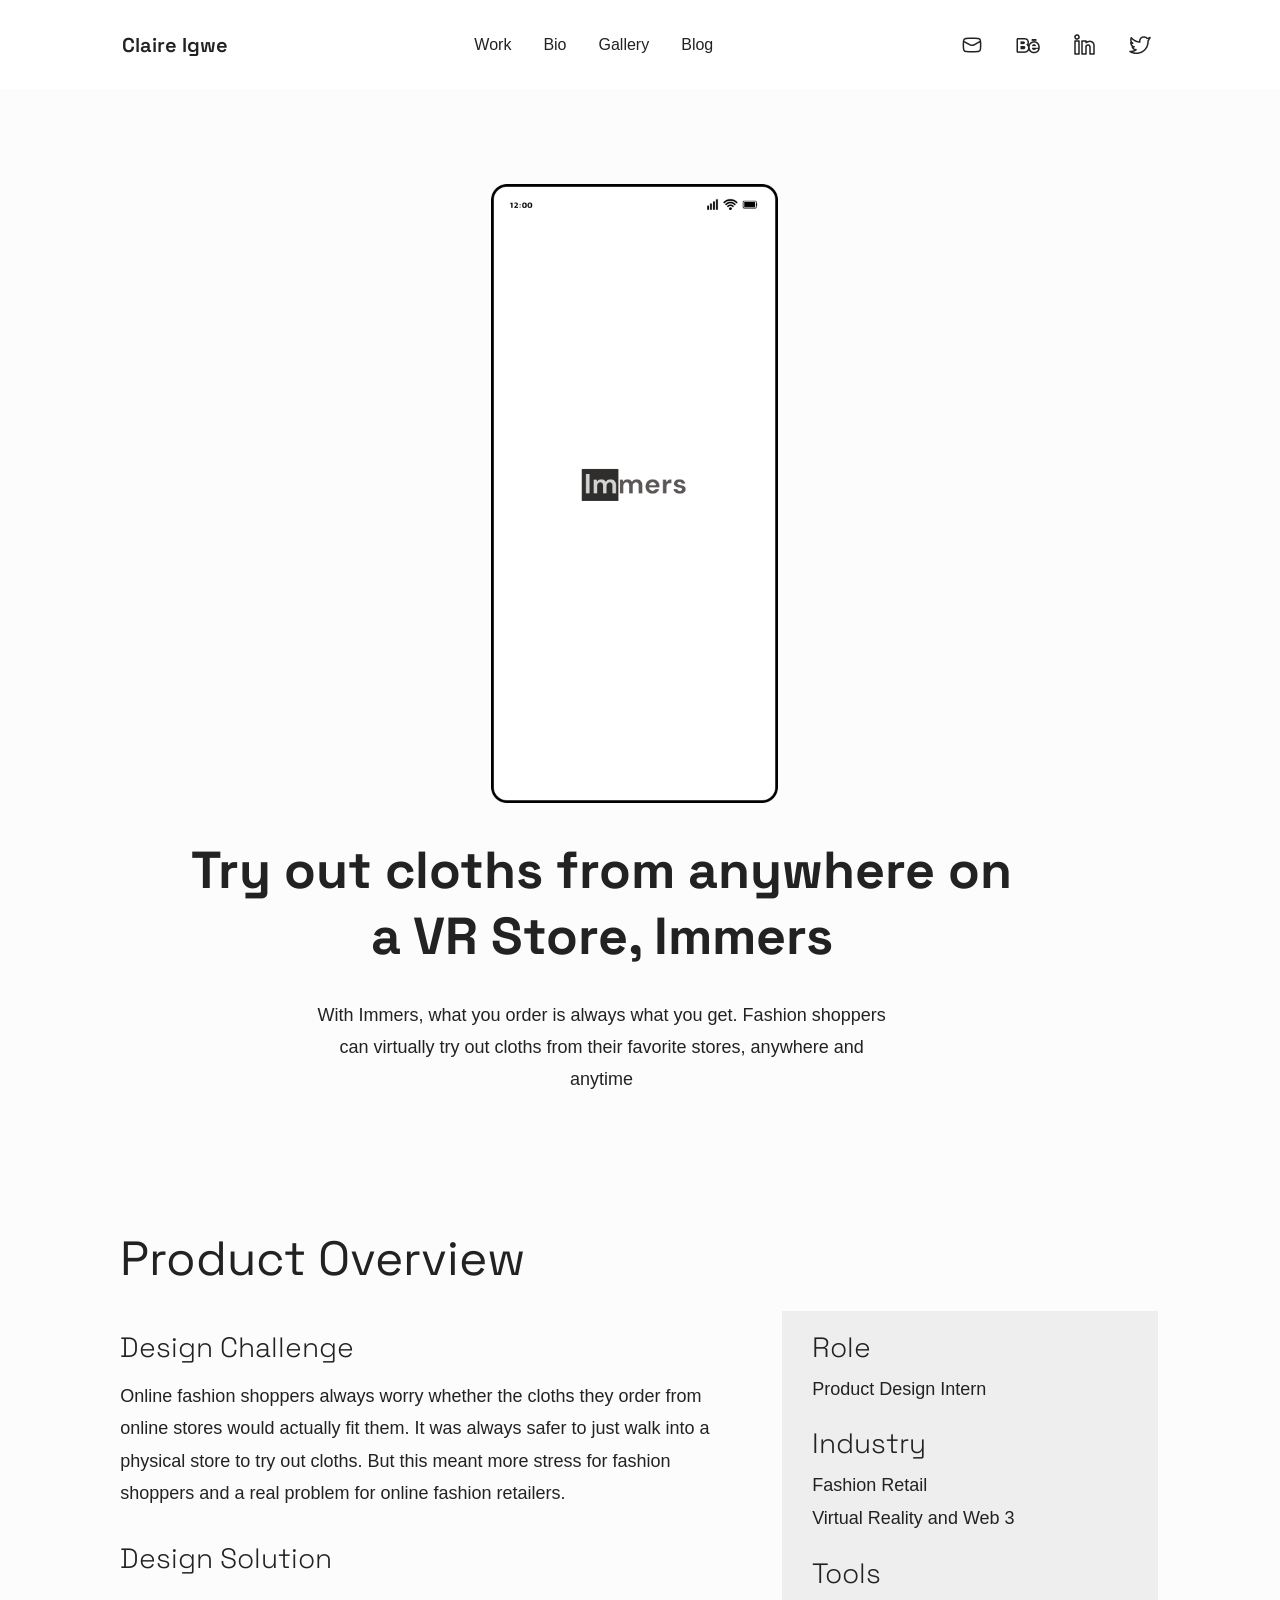
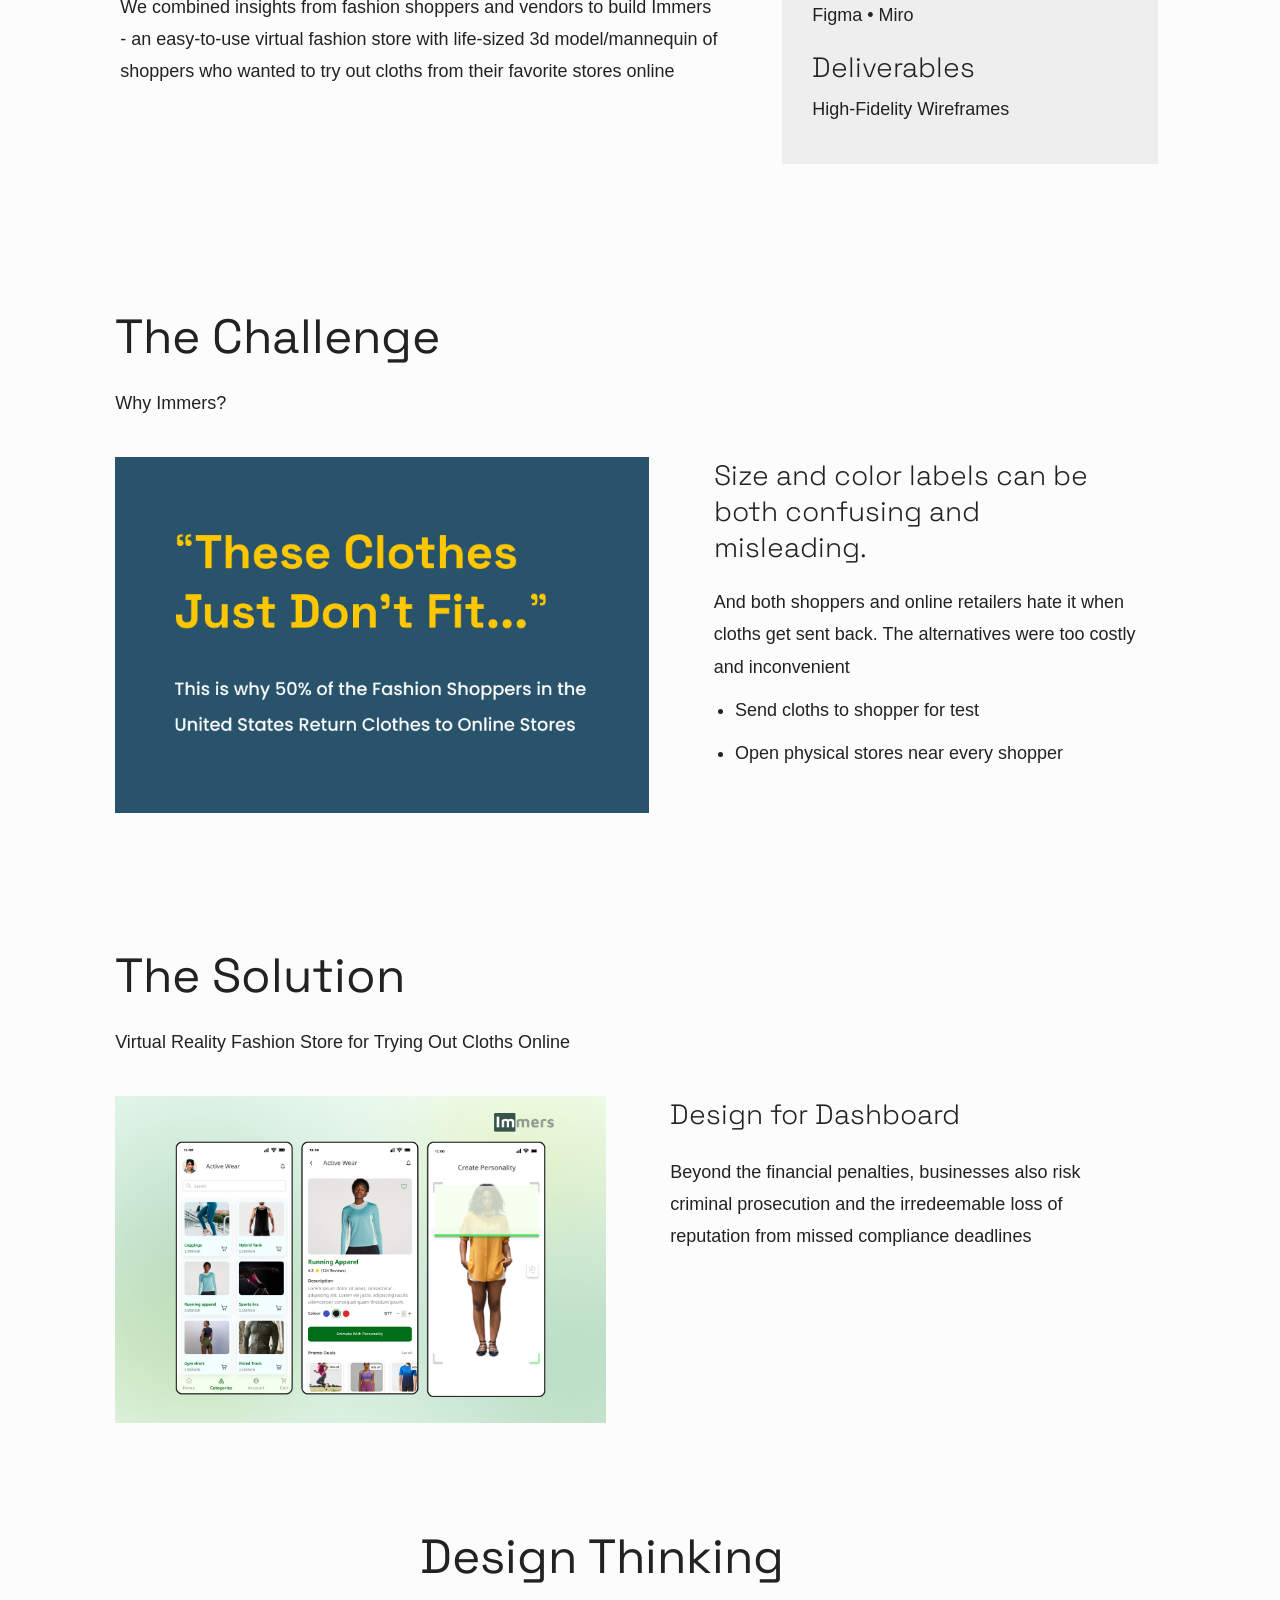
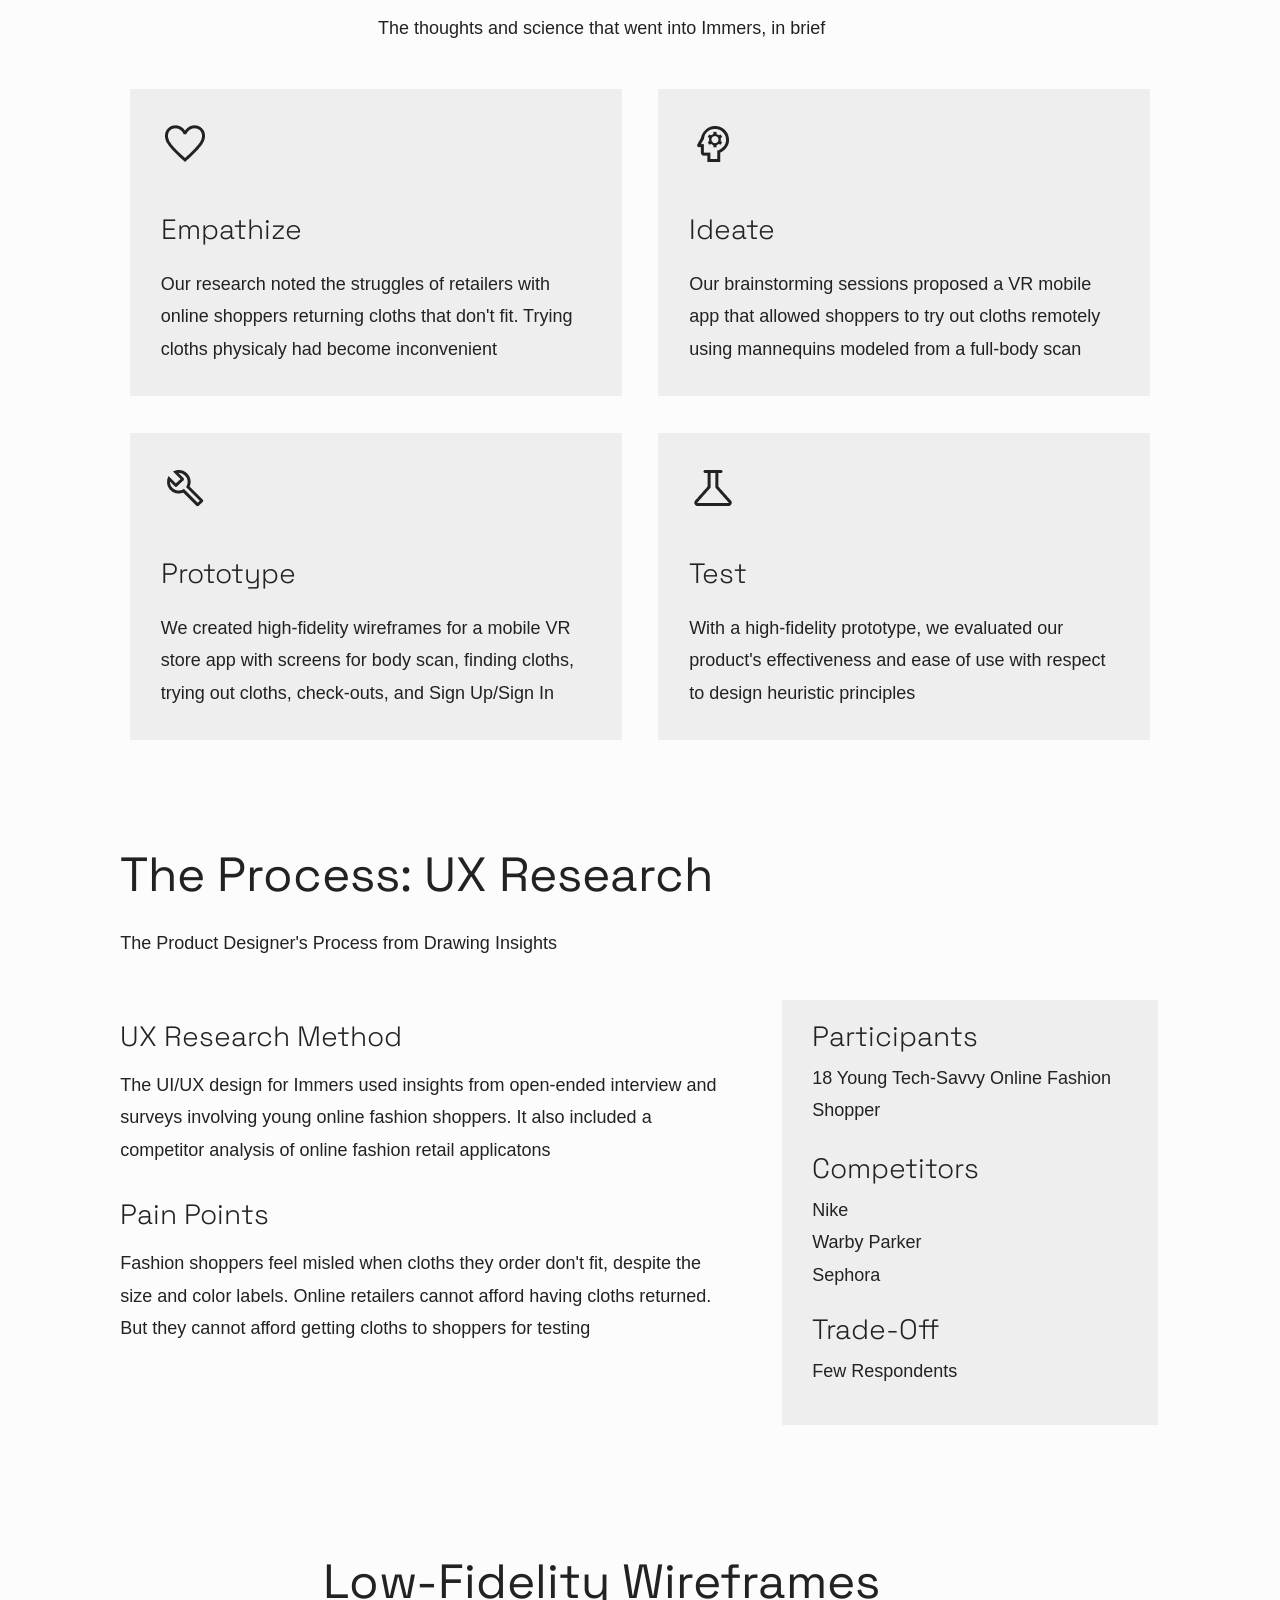
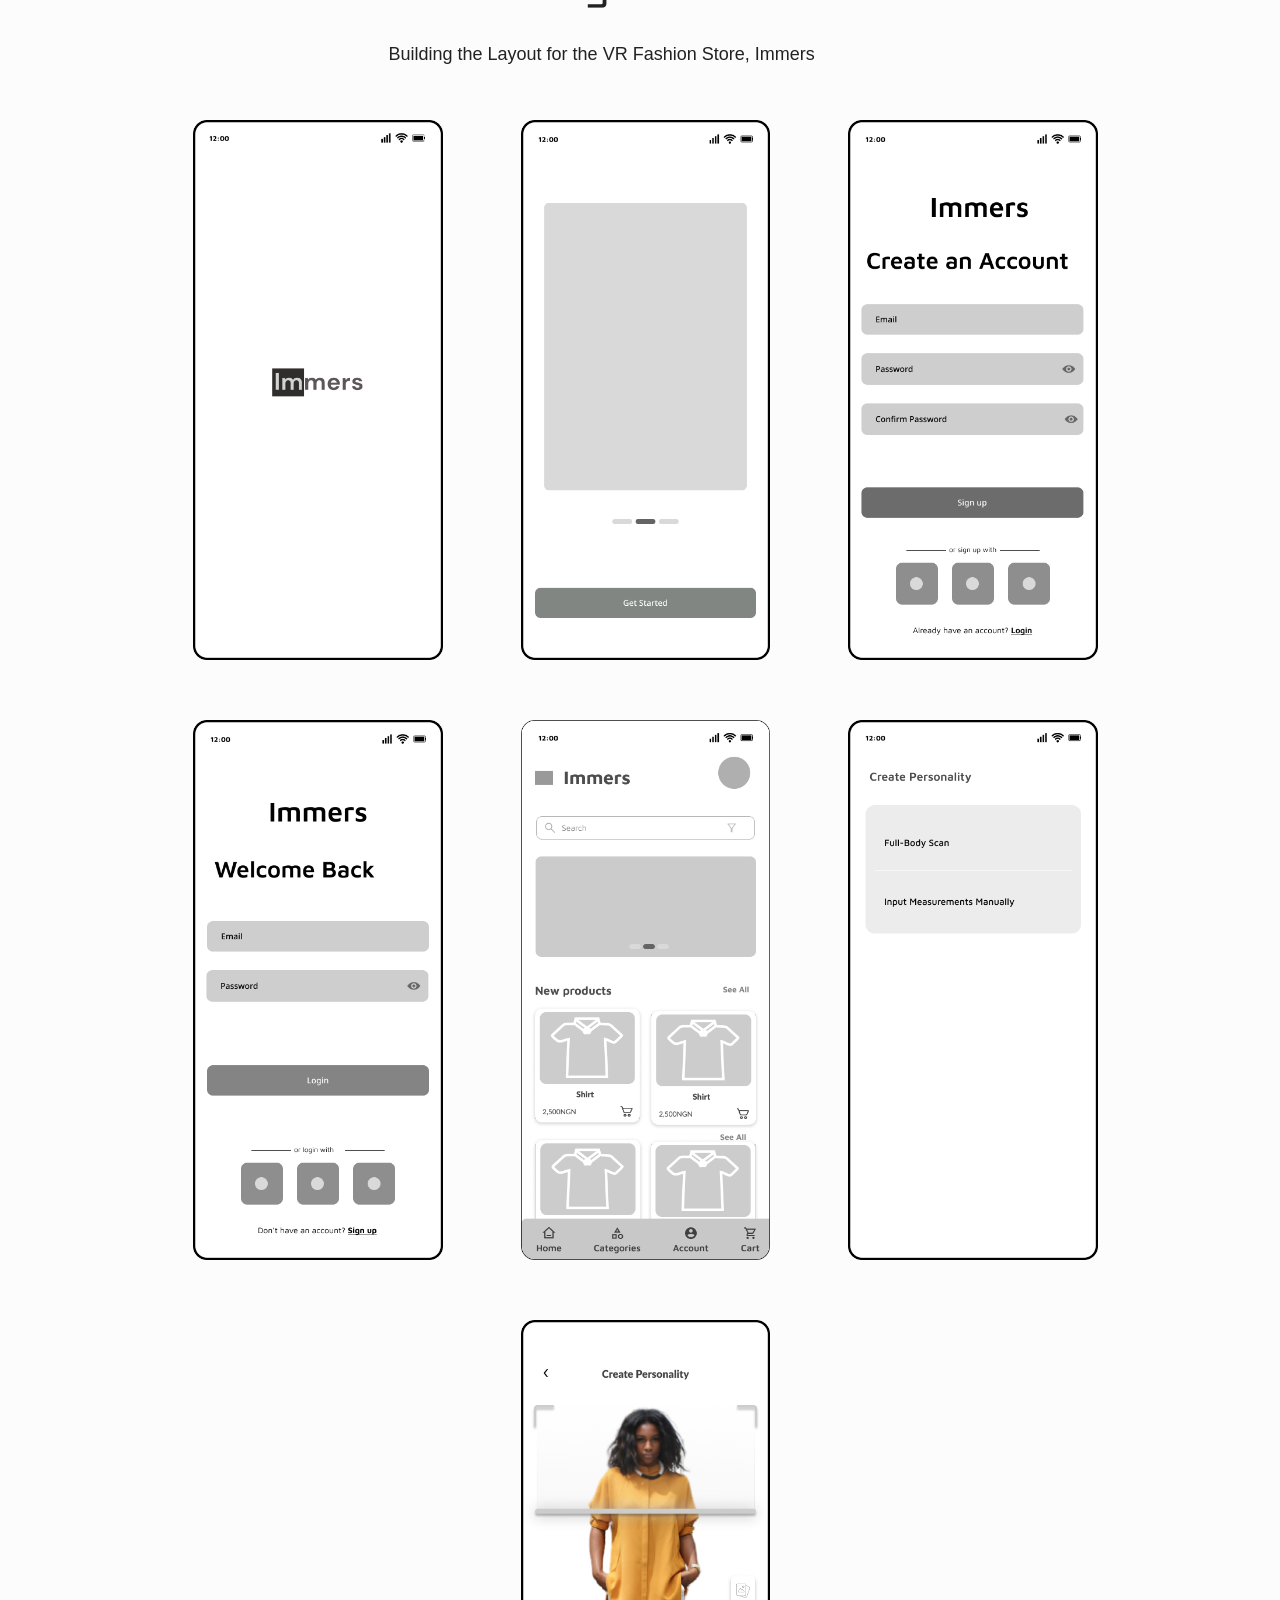
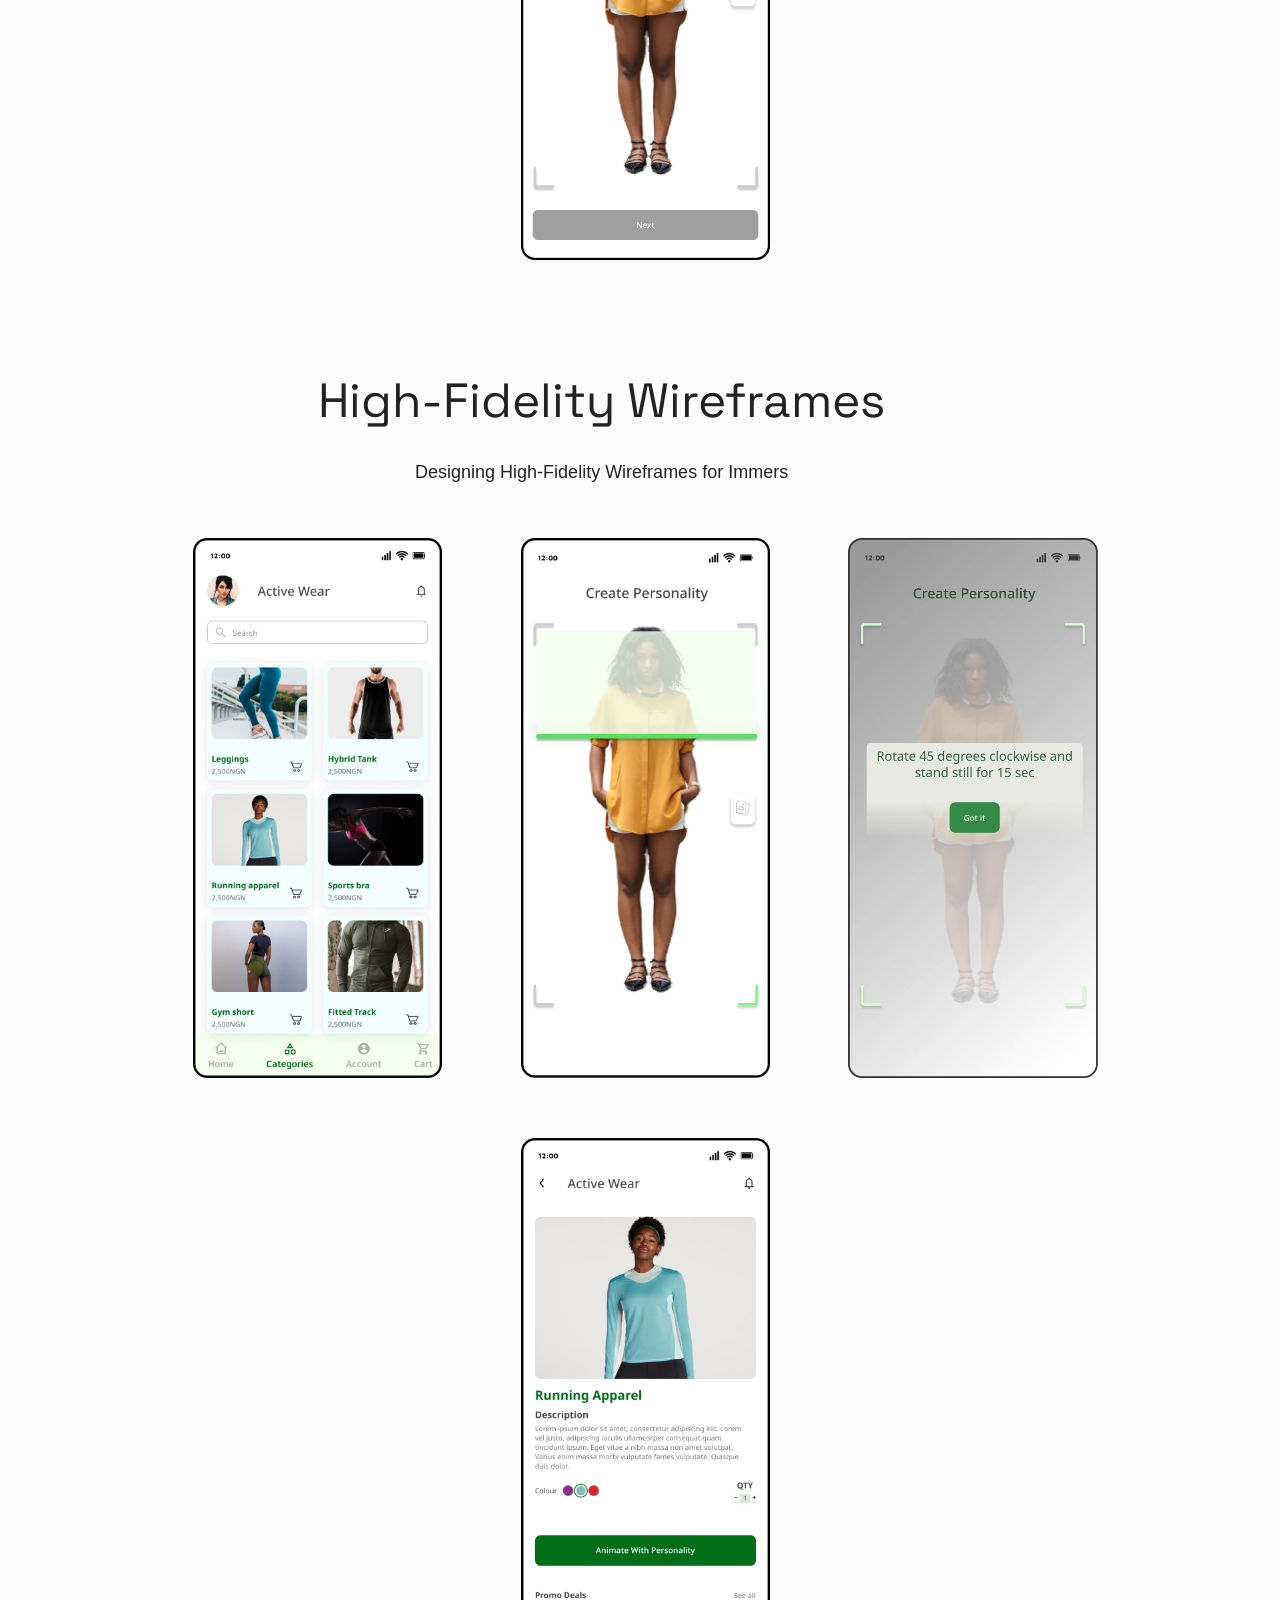
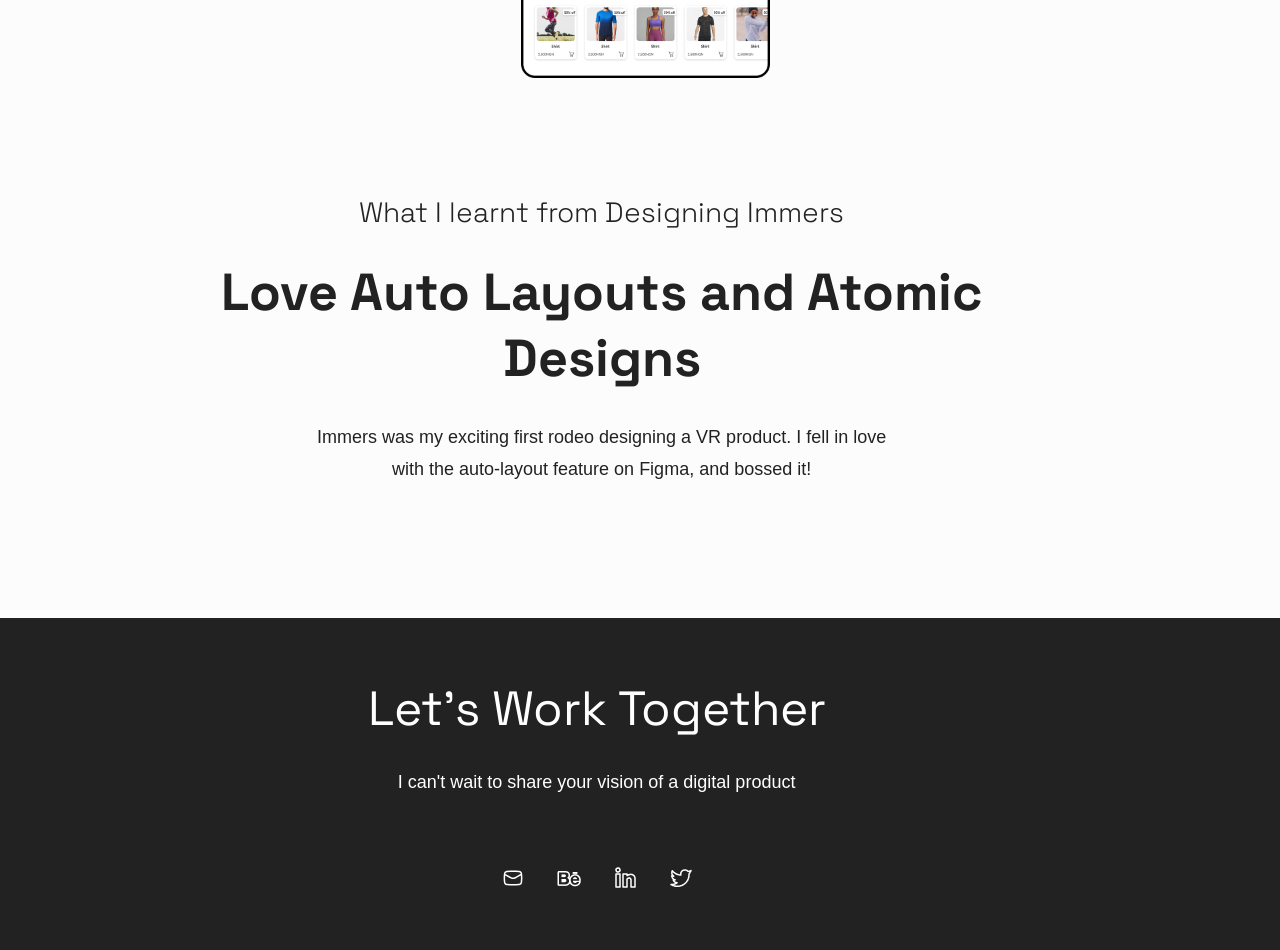
==== commit 581351f0: "Footer fixed below 396 Done Now" ====
--- a/immers/index.html
+++ b/immers/index.html
@@ -21,7 +21,8 @@
                 display: flex;
                 flex-direction: column;
                 align-items: center;
-                background-color: #fcfcfc; 
+                background-color: #fcfcfc;
+                overflow-x: hidden; 
             }
             
             header{
@@ -566,7 +567,7 @@
 
             footer{
                 background-color: #222222;
-                width: 109%;
+                width: 112.5%;
                 height: auto;
                 display: flex;
                 flex-direction: column;
@@ -630,6 +631,7 @@
                 padding: 0%;
                 margin: 0%;
                 background-color: #fcfcfc;
+                overflow-x: hidden;
                 }
 
 
@@ -1117,7 +1119,7 @@
 
             footer{ 
                 box-sizing: border-box;
-                width: 100%;
+                width: 109%;
                 position: relative;
                 left: 0%;
                 background-color: #222222;
@@ -1285,7 +1287,7 @@
 
                 h2{
                 font-family: 'Space Grotesk', 'Franklin Gothic Medium', 'Arial Narrow', Arial, sans-serif;
-                font-size:28px;
+                font-size:32px;
                 font-weight: 600;
                 color: #222222;
                 }
@@ -1365,7 +1367,7 @@
 
                 footer{
                 box-sizing: border-box;
-                width: 100%;
+                width: 135%;
                 position: relative;
                 left: 0%;
                 background-color: #222222;
@@ -1373,7 +1375,7 @@
                 flex-direction: column;
                 margin: 5% 0% 0% 0%;
                 align-self: center;
-                padding: 10% 3.75% 10% 3.75%;
+                padding: 10% 2.5% 10% 17.5%;
                 }
             }
 
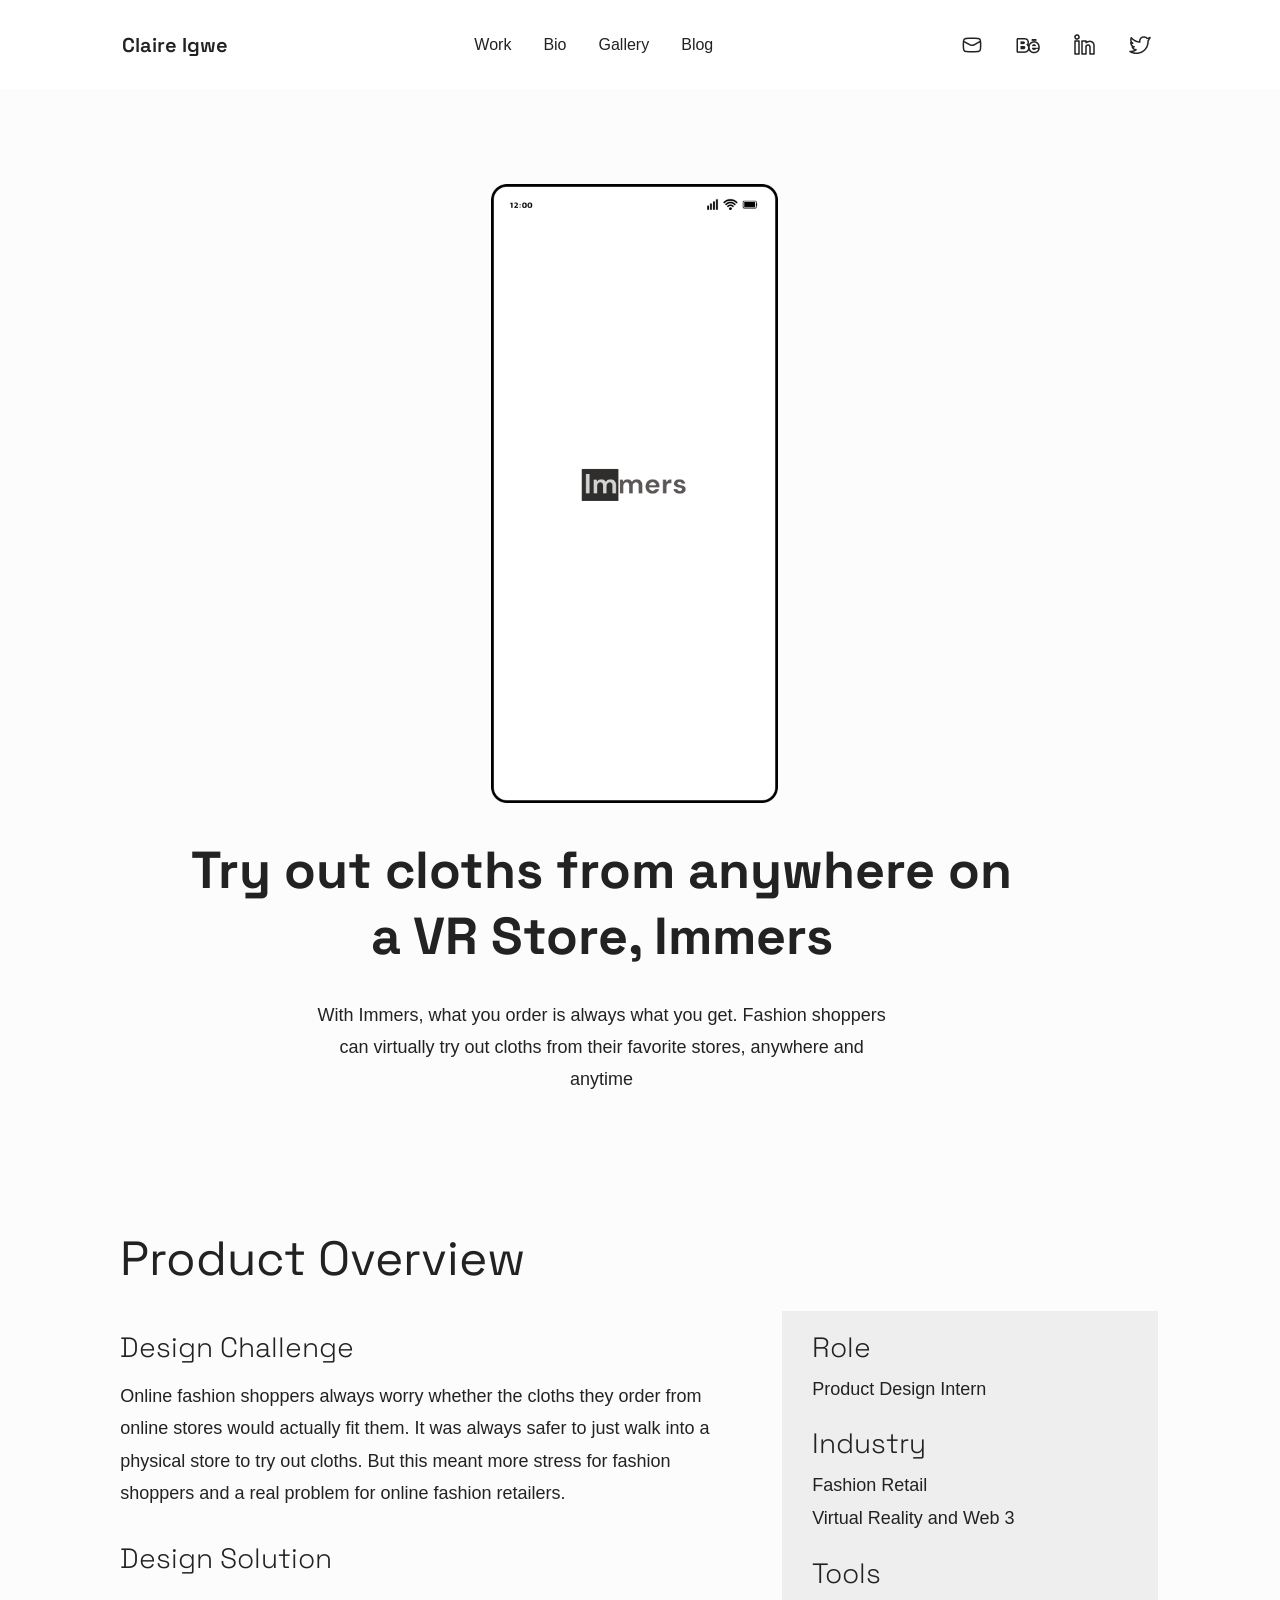
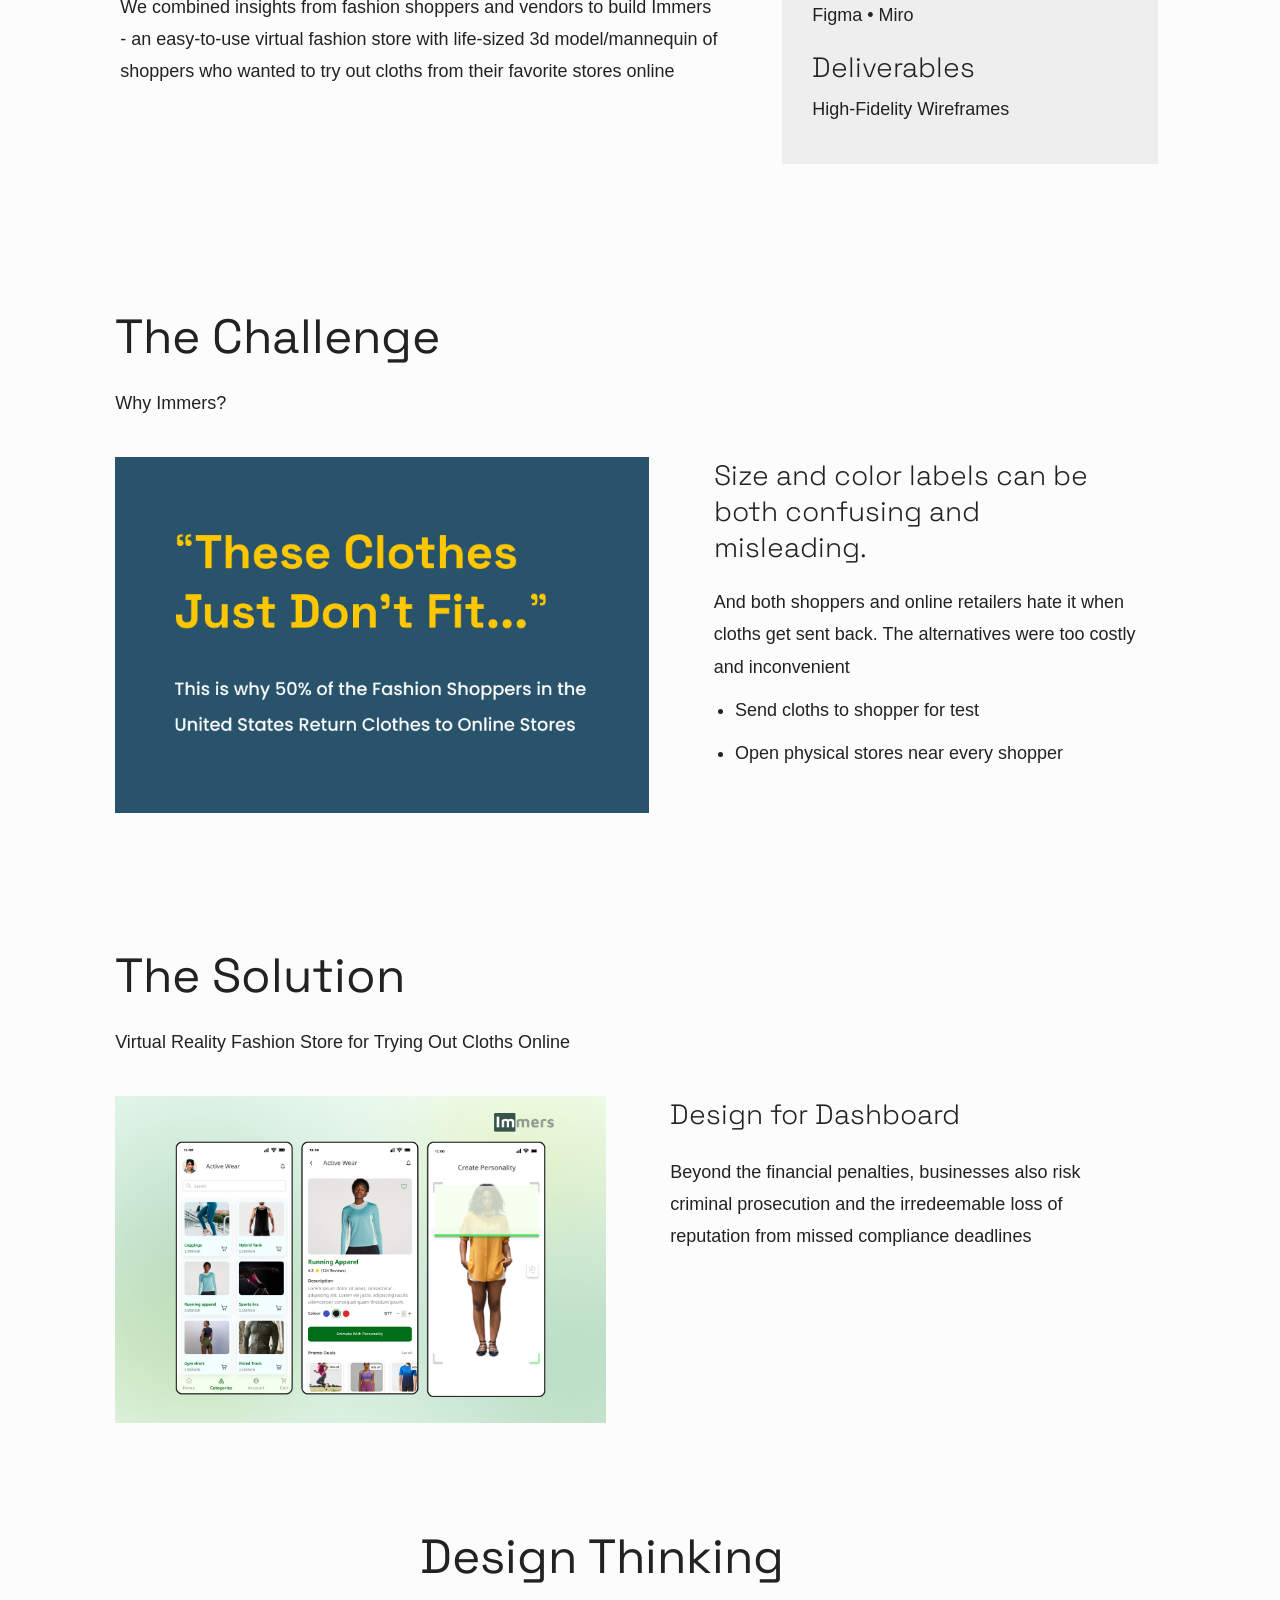
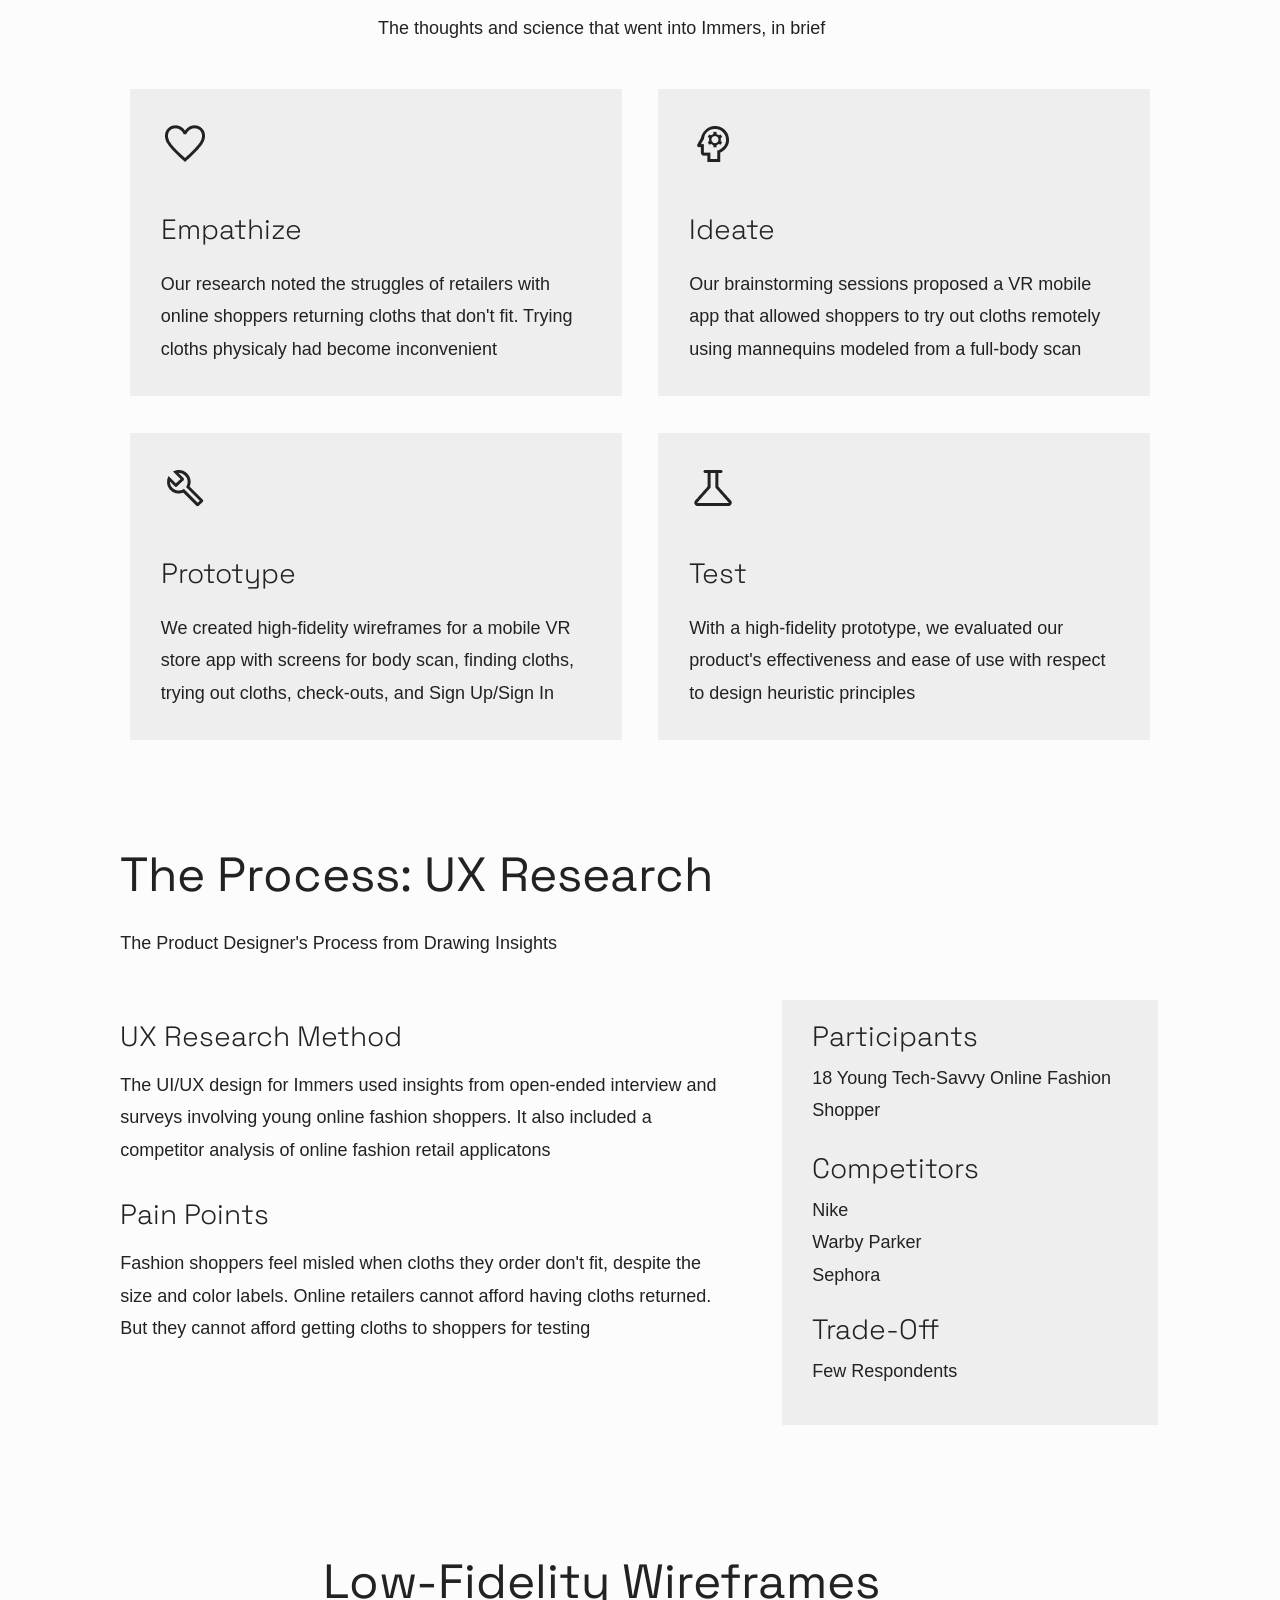
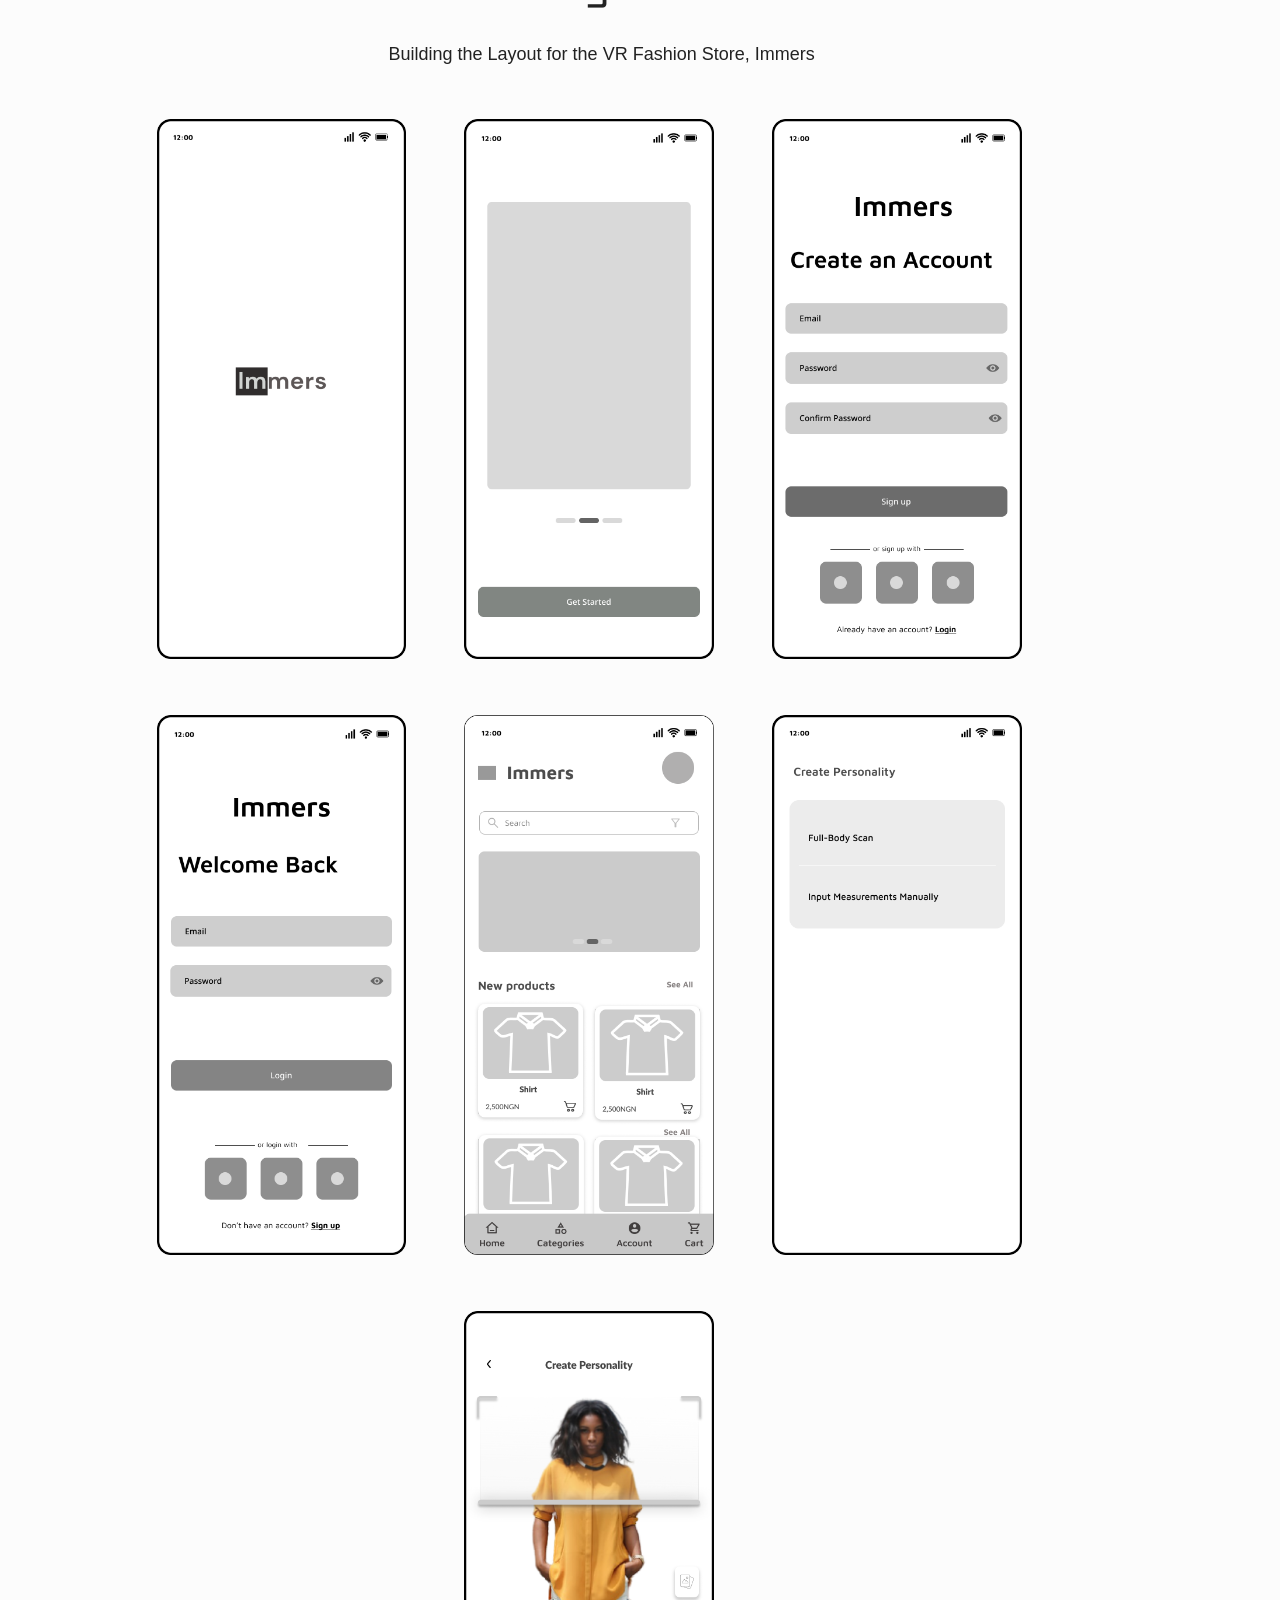
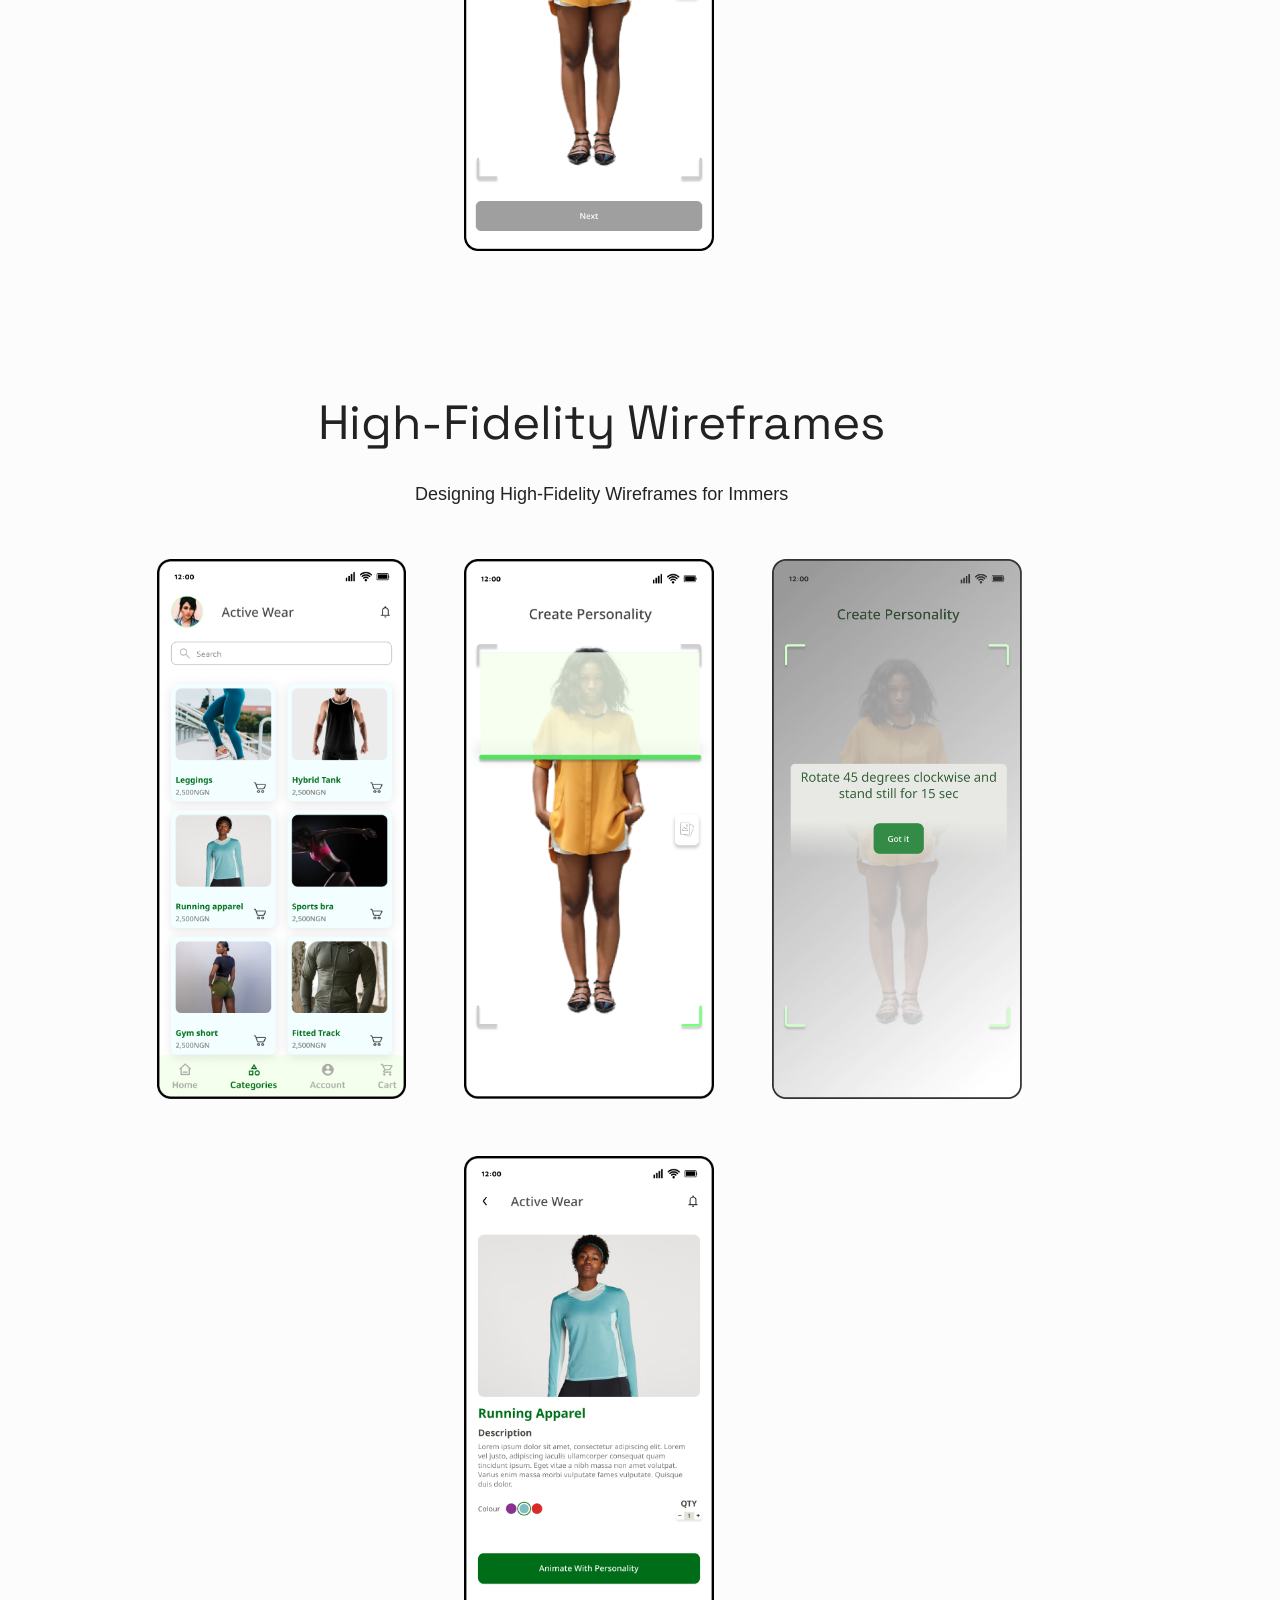
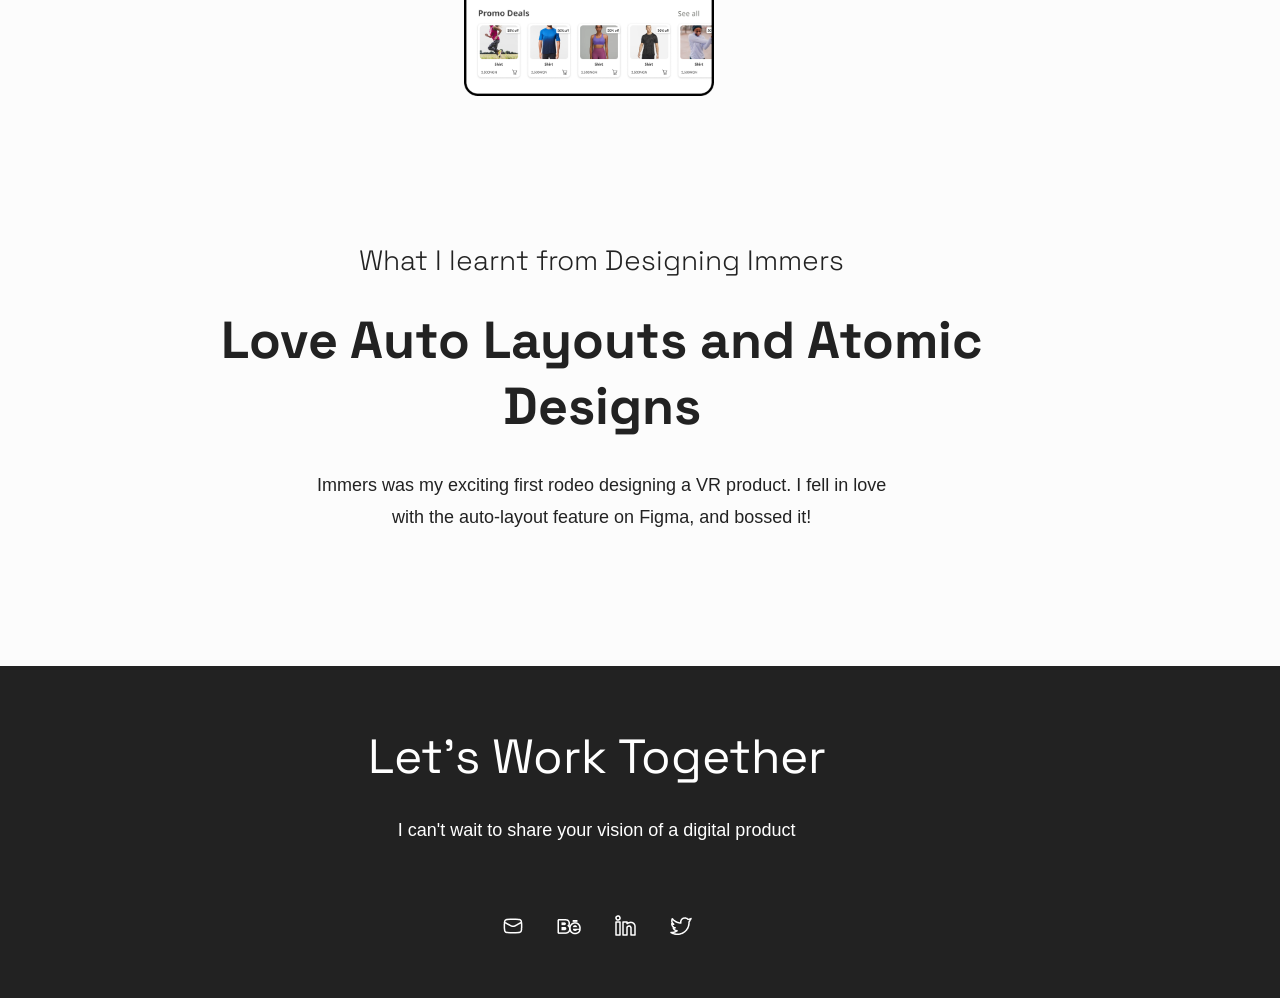
==== commit 4669a618: "Better Now Go Quickly" ====
--- a/immers/index.html
+++ b/immers/index.html
@@ -526,11 +526,11 @@
                 flex-direction: row;
                 flex-wrap: wrap;
                 justify-content: center;               
-                align-items: flex-start;
+                align-items: center;
                 align-self: center;
                 text-align: center;
-                margin: 2.5% 0% 0% 5%; 
-                padding-left: 7.5%;
+                margin: 2.5% 0%; 
+                padding: 0% 5% 0% 7.5%;
             }
 
             .image_text{
@@ -694,7 +694,7 @@
                 }
 
                 nav{
-                width: 100%;
+                width: 100vw;
                 padding: 0% 7.5%;
                 box-shadow: 1px 1px #f5f5f5;
                 background-color: #fbfbfb;
@@ -959,7 +959,7 @@
             }
 
             nav{
-                width: 100%;
+                width: 100vw;
                 padding: 0% 5%;
                 box-shadow: 1px 1px #f5f5f5;
                 background-color: #fbfbfb;
@@ -1135,7 +1135,7 @@
             @media screen and (max-width:396px){
                 #dropdown_items{
                 box-sizing: border-box;
-                width: 100%;
+                width: 100vw;
                 display: none;
                 flex-direction: column;
                 position: fixed;
@@ -1172,7 +1172,7 @@
             }
 
             nav{
-                width: 100%;
+                width: 100vw;
                 padding: 0% 5%;
                 box-shadow: 1px 1px #f5f5f5;
                 background-color: #fbfbfb;
@@ -1232,14 +1232,14 @@
 
                 #hero_text2{
                 box-sizing: border-box;
-                width: 125vw;
+                width: 115vw;
                 position: relative;
-                left: 5vw;
+                left: 0%;
                 display: flex;
                 flex-direction: column;
                 margin: 5% 0% 0% 0%;
                 align-self: center;
-                padding: 10% 0% 10% 5%;
+                padding: 10% 2.5%;
             }
 
             #hero_text2 p{
@@ -1367,7 +1367,7 @@
 
                 footer{
                 box-sizing: border-box;
-                width: 135%;
+                width: 120%;
                 position: relative;
                 left: 0%;
                 background-color: #222222;
@@ -1375,7 +1375,7 @@
                 flex-direction: column;
                 margin: 5% 0% 0% 0%;
                 align-self: center;
-                padding: 10% 2.5% 10% 17.5%;
+                padding: 10% 10%;
                 }
             }
 
@@ -1395,10 +1395,10 @@
     <body>
         <header>
             <nav>
-                    <section id="logo"><a href="https://samuelakigbogun.github.io/portfolio-landing-page">Claire Igwe</a></section>
+                    <section id="logo"><a href="https://samuelakigbogun.github.io/portfolio">Claire Igwe</a></section>
                     
                     <section id="link_item">
-                        <a href="https://samuelakigbogun.github.io/portfolio-landing-page" class="nav_links">Work</a>
+                        <a href="https://samuelakigbogun.github.io/portfolio" class="nav_links">Work</a>
                         <a href="#" class="nav_links">Bio</a>
                         <a href="https://www.behance.net/claireigwe2" class="nav_links">Gallery</a>
                         <a href="#" class="nav_links">Blog</a>
@@ -1418,7 +1418,7 @@
                     <section id="dropdown_items">
                         <a href="https://samuelakigbogun.github.io/portfolio-landing-page" id="cancel_icon" onclick="g()"><p id="logo_new">Claire Igwe</p><img src="../Images/close_icon.png" alt="Icon"></a>
                         <p class="label_text">Go To</p>
-                        <a href="#" class="nav_links2"><p>Work</p></a>
+                        <a href="https://samuelakigbogun.github.io/portfolio" class="nav_links2"><p>Work</p></a>
                         <a href="#" class="nav_links2"><p>Bio</p></a>
                         <a href="https://www.behance.net/claireigwe2" class="nav_links2"><p>Gallery</p></a>
                         <a href="#" class="nav_links">Blog</a>
